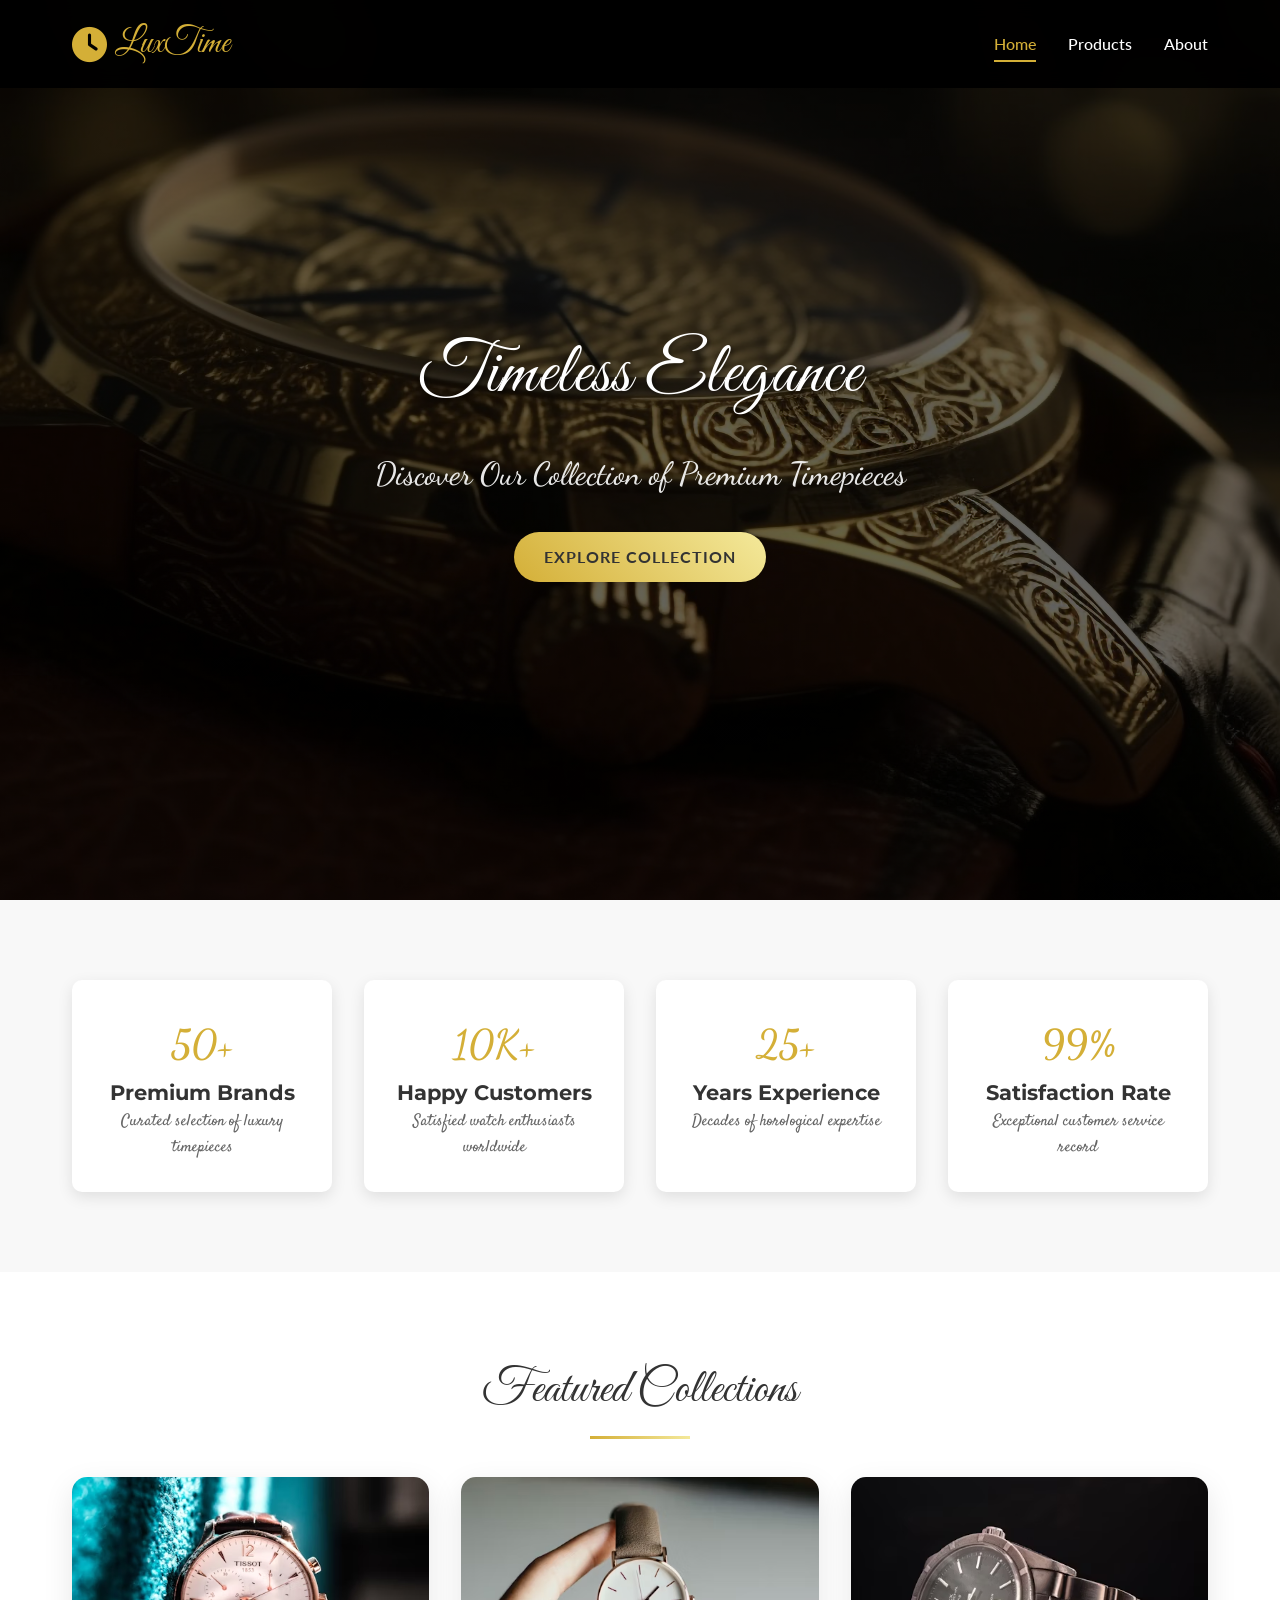
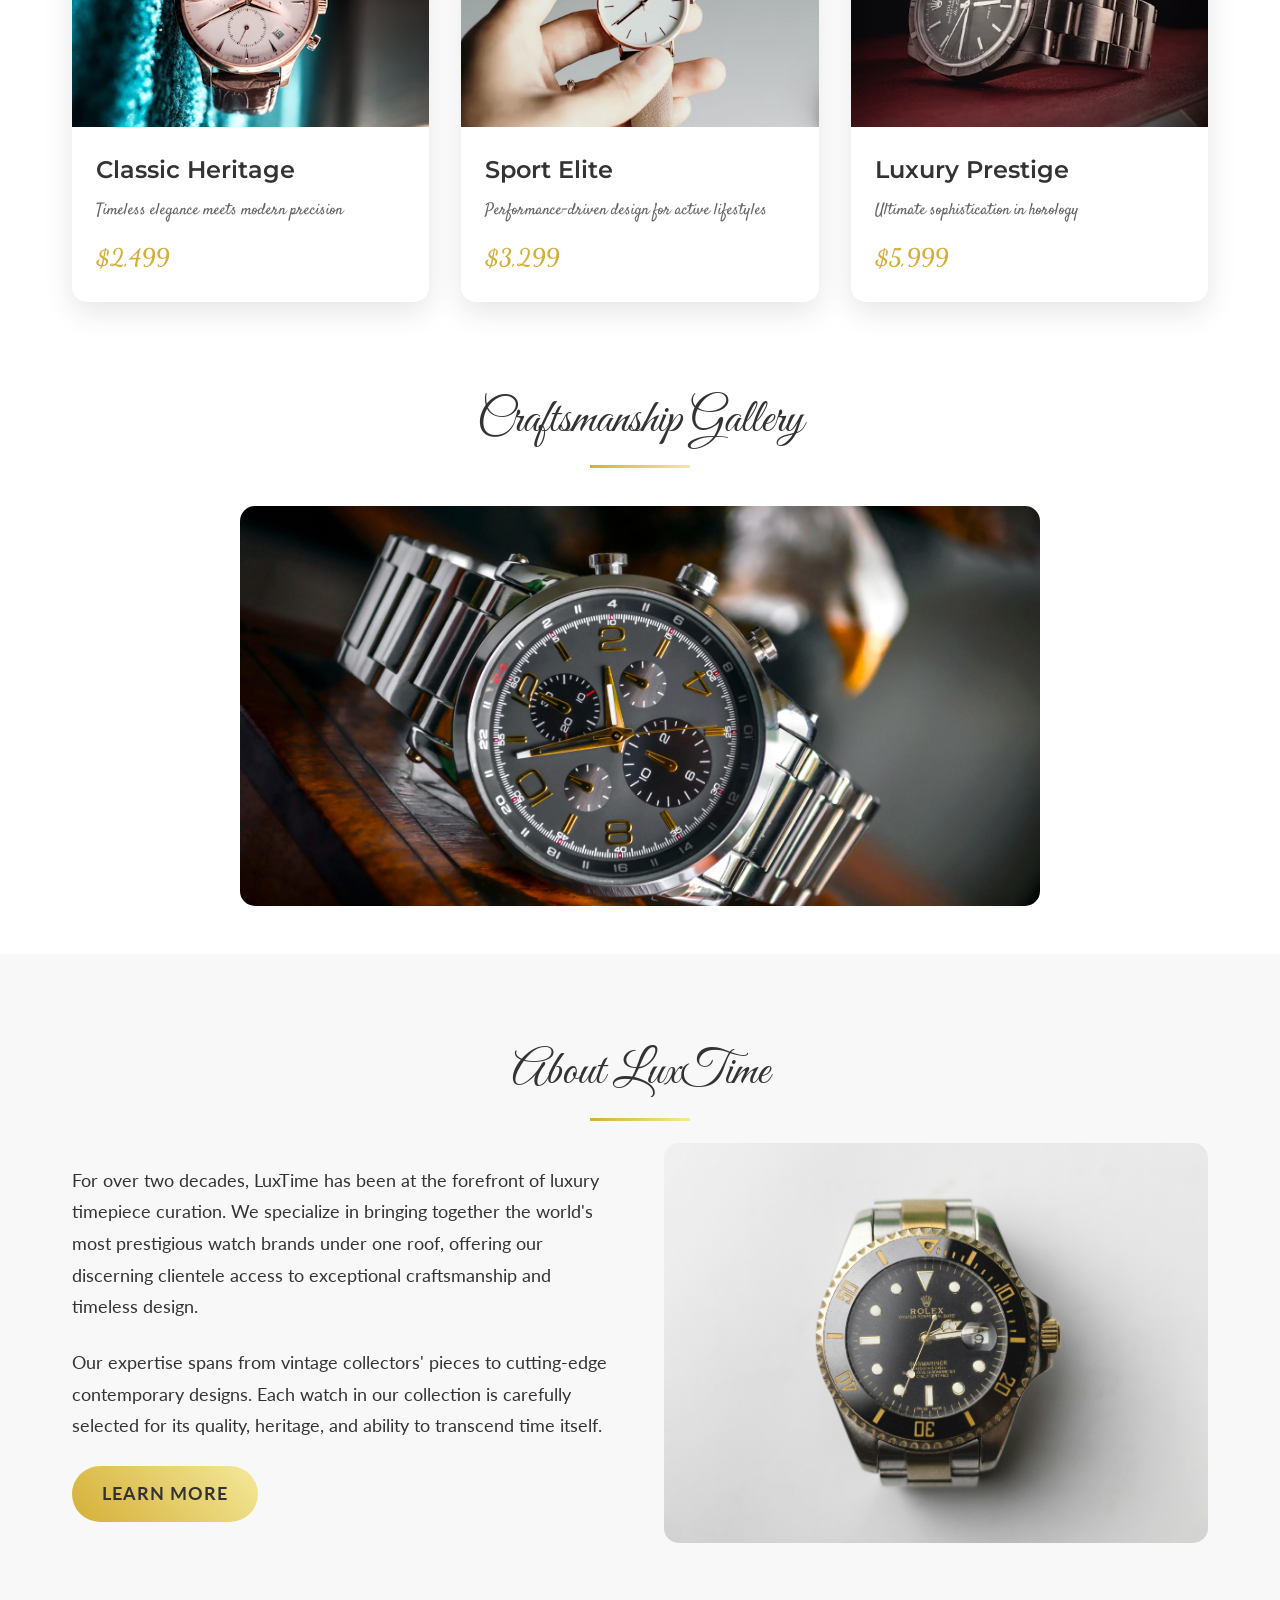
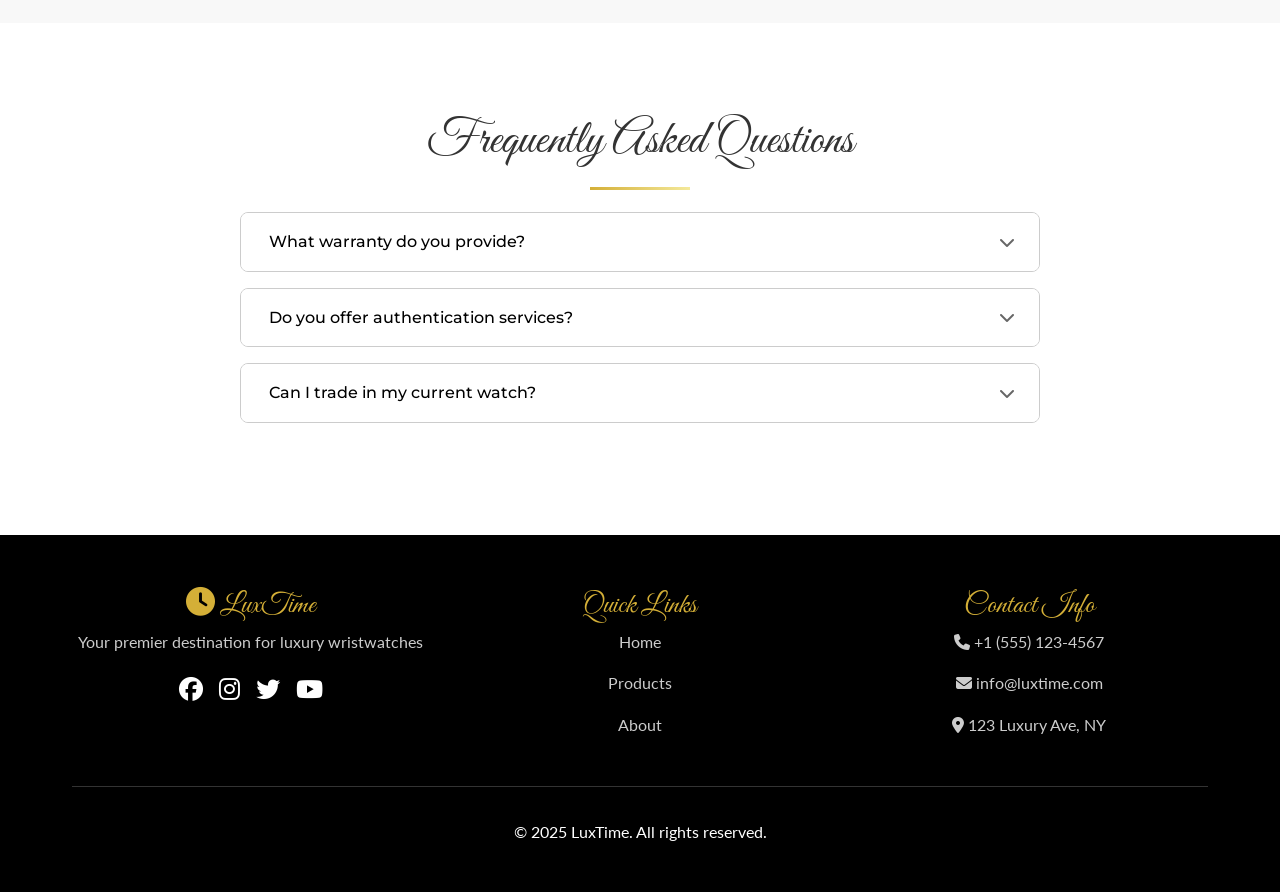
==== index.html @ 67fd6ce0 "first commit" ====
<!DOCTYPE html>
<html lang="en">
<head>
    <meta charset="UTF-8">
    <meta name="viewport" content="width=device-width, initial-scale=1.0">
    <title>LuxTime - Premium Wristwatches</title>
    <!-- Google Fonts -->
    <!-- <link rel="stylesheet" href="https://fonts.googleapis.com">
    <link rel="stylesheet" href="https://fonts.gstatic.com" crossorigin> -->
    <link href="https://fonts.googleapis.com/css2?family=Montserrat:wght@400;500;600;700&family=Lato:wght@300;400;700&family=Raleway:wght@400;500;600&family=Dancing+Script:wght@400;500;600;700&family=Great+Vibes&family=Satisfy&display=swap" rel="stylesheet">
    <link rel="stylesheet" href="css/home.css">
    <link rel="stylesheet" href="./css/style.css">
    
    <link rel="stylesheet" href="https://cdnjs.cloudflare.com/ajax/libs/font-awesome/6.4.0/css/all.min.css">

</head>
<body>
    <!-- Navigation -->
    <nav class="navbar">
        <div class="nav-container">
            <a href="#" class="logo"><i class="fas fa-clock"></i> LuxTime</a>
            <input type="checkbox" id="menu-toggle" class="menu-toggle">
            <label for="menu-toggle" class="hamburger">
                <span></span>
                <span></span>
                <span></span>
            </label>
            <ul class="nav-menu">
                <li><a href="./index.html" class="nav-link active">Home</a></li>
                <li><a href="./product.html" class="nav-link">Products</a></li>
                <li><a href="./about.html" class="nav-link">About</a></li>
            </ul>
        </div>
    </nav>

    <!-- Hero Section -->
    <section class="hero">
        <div class="hero-content">
            <h1>Timeless Elegance</h1>
            <p>Discover Our Collection of Premium Timepieces</p>
            <a href="./product.html" class="btn">Explore Collection</a>
        </div>
    </section>

    <!-- Stats Section -->
    <section class="stats">
        <div class="container">
            <div class="stats-grid">
                <div class="stat-item">
                    <div class="stat-number">50+</div>
                    <h3>Premium Brands</h3>
                    <p>Curated selection of luxury timepieces</p>
                </div>
                <div class="stat-item">
                    <div class="stat-number">10K+</div>
                    <h3>Happy Customers</h3>
                    <p>Satisfied watch enthusiasts worldwide</p>
                </div>
                <div class="stat-item">
                    <div class="stat-number">25+</div>
                    <h3>Years Experience</h3>
                    <p>Decades of horological expertise</p>
                </div>
                <div class="stat-item">
                    <div class="stat-number">99%</div>
                    <h3>Satisfaction Rate</h3>
                    <p>Exceptional customer service record</p>
                </div>
            </div>
        </div>
    </section>

<!-- Featured Products Section -->
<section class="featured" id="featured">
    <div class="container">
        <h2 class="section-title">Featured Collections</h2>
        <div class="product-grid">
            <div class="product-card">
                <div class="product-image classic-heritage"></div>
                <div class="product-info">
                    <h3>Classic Heritage</h3>
                    <p>Timeless elegance meets modern precision</p>
                    <div class="product-price">$2,499</div>
                </div>
            </div>
            <div class="product-card">
                <div class="product-image sport-elite"></div>
                <div class="product-info">
                    <h3>Sport Elite</h3>
                    <p>Performance-driven design for active lifestyles</p>
                    <div class="product-price">$3,299</div>
                </div>
            </div>
            <div class="product-card">
                <div class="product-image luxury-prestige"></div>
                <div class="product-info">
                    <h3>Luxury Prestige</h3>
                    <p>Ultimate sophistication in horology</p>
                    <div class="product-price">$5,999</div>
                </div>
            </div>
        </div>
    </div>
</section>


    <!-- Carousel Section -->
<section class="section">
    <div class="container">
        <h2 class="section-title">Craftsmanship Gallery</h2>
        <div class="carousel">
            <div class="carousel-slides">
                <div class="carousel-slide slide-1"></div>
                <div class="carousel-slide slide-2"></div>
                <div class="carousel-slide slide-3"></div>
                <div class="carousel-slide slide-4"></div>
            </div>
        </div>
    </div>
</section>

    <!-- About Section -->
    <section class="about">
        <div class="container">
            <h2 class="section-title">About LuxTime</h2>
            <div class="about-content">
                <div class="about-text">
                    <p>For over two decades, LuxTime has been at the forefront of luxury timepiece curation. We specialize in bringing together the world's most prestigious watch brands under one roof, offering our discerning clientele access to exceptional craftsmanship and timeless design.</p>
                    <p>Our expertise spans from vintage collectors' pieces to cutting-edge contemporary designs. Each watch in our collection is carefully selected for its quality, heritage, and ability to transcend time itself.</p>
                    <a href="./about.html" class="btn">Learn More</a>
                </div>
                <div class="about-image"></div>
            </div>
        </div>
    </section>

    <!-- FAQ Section -->
 <section class="faq">
        <div class="container">
            <h2 class="section-title">Frequently Asked Questions</h2>
            <div class="accordion">
                <div class="accordion-item">
                    <div class="accordion-header">
                        <h3>What warranty do you provide?</h3>
                        <i class="fas fa-chevron-down accordion-icon"></i>
                    </div>
                    <div class="accordion-content">
                        <p>All our timepieces come with comprehensive manufacturer warranties ranging from 2-5 years, plus our exclusive LuxTime service guarantee.</p>
                    </div>
                </div>
                
                <div class="accordion-item">
                    <div class="accordion-header">
                        <h3>Do you offer authentication services?</h3>
                        <i class="fas fa-chevron-down accordion-icon"></i>
                    </div>
                    <div class="accordion-content">
                        <p>Yes, every watch undergoes rigorous authentication by our certified horologists before reaching our showroom.</p>
                    </div>
                </div>
                
                <div class="accordion-item">
                    <div class="accordion-header">
                        <h3>Can I trade in my current watch?</h3>
                        <i class="fas fa-chevron-down accordion-icon"></i>
                    </div>
                    <div class="accordion-content">
                        <p>Absolutely! We offer competitive trade-in values for luxury timepieces. Contact us for a free appraisal.</p>
                    </div>
                </div>
            </div>
        </div>
    </section>

    <!-- Footer -->
    <footer class="footer">
        <div class="container">
            <div class="footer-content">
                <div class="footer-section">
                    <h3><i class="fas fa-clock"></i> LuxTime</h3>
                    <p>Your premier destination for luxury wristwatches</p>
                    <div class="social-icons">
                        <a href="#"><i class="fab fa-facebook"></i></a>
                        <a href="#"><i class="fab fa-instagram"></i></a>
                        <a href="#"><i class="fab fa-twitter"></i></a>
                        <a href="#"><i class="fab fa-youtube"></i></a>
                    </div>
                </div>
                <div class="footer-section">
                    <h3>Quick Links</h3>
                    <p><a href="#">Home</a></p>
                    <p><a href="products.html">Products</a></p>
                    <p><a href="about.html">About</a></p>
                </div>
                <div class="footer-section">
                    <h3>Contact Info</h3>
                    <p><i class="fas fa-phone"></i> +1 (555) 123-4567</p>
                    <p><i class="fas fa-envelope"></i> info@luxtime.com</p>
                    <p><i class="fas fa-map-marker-alt"></i> 123 Luxury Ave, NY</p>
                </div>
            </div>
            <div style="border-top: 1px solid #333; padding-top: 2rem; margin-top: 2rem; text-align: center;">
                <p>&copy; 2025 LuxTime. All rights reserved.</p>
            </div>
        </div>
    </footer>
    
    <script src="https://cdnjs.cloudflare.com/ajax/libs/jquery/3.6.0/jquery.min.js"></script>
    <script src="./js/script.js">
    </script>
</body>
</html>
---- css/home.css ----
/* home.css - Home Page Specific Styles */
.hero {
    height: 100vh;
    background: linear-gradient(rgba(0, 0, 0, 0.6), rgba(0, 0, 0, 0.6)),
                url('../images/home/banner.jpg') center/cover;
    display: flex;
    align-items: center;
    justify-content: center;
    text-align: center;
    color: white;
    position: relative;
}


.hero-content p {
    font-size: 1.5rem;
    margin-bottom: 2rem;
    max-width: 600px;
}
/* Hero Section */
.hero-content h1 {
    font-family: var(--font-elegant);
    font-size: 4.5rem;
    font-weight: 400;
    margin-bottom: 1rem;
    text-shadow: 2px 2px 4px rgba(0, 0, 0, 0.5);
    letter-spacing: 1px;
}

.hero-content p {
    font-family: var(--font-script);
    font-size: 2rem;
    font-weight: 500;
    opacity: 0.9;
}

/* Stats Section */
.stat-number {
    font-family: var(--font-script);
    font-size: 2.5rem;
    font-weight: 600;
    color: var(--color-gold);
}

.stat-item h3 {
    font-size: 1.3rem;
    font-family: var(--font-primary);
}

.stat-item p {
    font-size: 1rem;
    color: var(--color-secondary-text);
    font-family: var(--font-casual);
}

/* Product Section */
.product-info h3 {
    font-size: 1.5rem;
    font-family: var(--font-primary);
    font-weight: 600;
}

.product-info p {
    font-size: 1rem;
    color: var(--color-secondary-text);
    font-family: var(--font-casual);
}

.product-price {
    font-size: 1.4rem;
    font-family: var(--font-script);
    font-weight: 600;
    color: var(--color-gold);
}

/* About Section */
.about-text p {
    font-size: 1.1rem;
    line-height: 1.8;
    font-family: var(--font-secondary);
    margin-bottom: 1.5rem;
}

/* Accordion */
.accordion-header h3 {
    font-size: 1.2rem;
    font-weight: 500;
    font-family: var(--font-primary);
}

.accordion-content p {
    font-size: 1.1rem;
    line-height: 1.6;
    font-family: var(--font-casual);
}

/* Buttons */
.btn {
    display: inline-block;
    padding: 12px 30px;
    background: linear-gradient(45deg, var(--color-gold), #f4e99b);
    color: var(--color-text);
    text-decoration: none;
    border-radius: 50px;
    font-weight: bold;
    text-transform: uppercase;
    letter-spacing: 1px;
    transition: all 0.3s ease;
}


/* Stats Section */
.stats {
    background: #f8f8f8;
    padding: 5rem 0;
}

.stats-grid {
    display: grid;
    grid-template-columns: repeat(auto-fit, minmax(200px, 1fr));
    gap: 2rem;
    text-align: center;
}

.stat-item {
    padding: 2rem;
    background: white;
    border-radius: 10px;
    box-shadow: 0 5px 15px rgba(0, 0, 0, 0.1);
    transition: transform 0.3s ease;
}

.stat-item:hover {
    transform: translateY(-10px);
}

/* Featured Products */
.featured {
    padding: 5rem 0;
}

.product-grid {
    display: grid;
    grid-template-columns: repeat(auto-fit, minmax(300px, 1fr));
    gap: 2rem;
    margin-top: 3rem;
}

.product-card {
    background: white;
    border-radius: 15px;
    overflow: hidden;
    box-shadow: 0 10px 30px rgba(0, 0, 0, 0.1);
    transition: all 0.3s ease;
    position: relative;
}

.product-card:hover {
    transform: translateY(-10px);
    box-shadow: 0 20px 40px rgba(0, 0, 0, 0.2);
}

.product-image {
    height: 250px;
    background-size: cover;
    background-position: center;
    position: relative;
    overflow: hidden;
}

.product-info {
    padding: 1.5rem;
}

.product-info h3 {
    color: #333;
    margin-bottom: 0.5rem;
}

.product-price {
    font-size: 1.5rem;
    font-weight: bold;
    color: #d4af37;
    margin-top: 1rem;
}
.product-image.classic-heritage {
    background-image: url('../images/home/featured-product1.avif');
}

.product-image.sport-elite {
    background-image: url('../images/home/featured-product2.avif');
}

.product-image.luxury-prestige {
    background-image: url('../images/home/featured-product3.avif');
}


/* Carousel */
.carousel {
    position: relative;
    max-width: 800px;
    margin: 3rem auto;
    overflow: hidden;
    border-radius: 15px;
    height: 400px;
}

.carousel-slides {
    display: flex;
    animation: slide 12s infinite;
}

.carousel-slide {
    min-width: 100%;
    height: 400px;
    background-size: cover;
    background-position: center;
}
/* 
@keyframes slide {
    0%, 20% { transform: translateX(0); }
    25%, 45% { transform: translateX(-100%); }
    50%, 70% { transform: translateX(-200%); }
    75%, 95% { transform: translateX(-300%); }
    100% { transform: translateX(0); }
} */
.carousel-slide.slide-1 {
    background-image: url('../images/home/carousel1.jpg');
}

.carousel-slide.slide-2 {
    background-image: url('../images/home/carousel2.jpg');
}

.carousel-slide.slide-3 {
    background-image: url('../images/home/carousel3.jpg');
}

.carousel-slide.slide-4 {
    background-image: url('../images/home/carousel4.jpg');
}


/* About Section */
.about {
    background: #f8f8f8;
    padding: 5rem 0;
}

.about-content {
    display: grid;
    grid-template-columns: 1fr 1fr;
    gap: 3rem;
    align-items: center;
}

.about-text {
    font-size: 1.1rem;
    line-height: 1.8;
}

.about-image {
    height: 400px;
    background: url('../images/home/about-lux-time.jpg') center/cover;
    border-radius: 15px;
}

/* FAQ Accordion */
       .faq {
            padding: 5rem 0;
        }

        .accordion {
            max-width: 800px;
            margin: 2rem auto;
            font-family: var(--font-secondary, 'Lato', sans-serif);
            color: var(--color-text);
        }

        .accordion-item {
            border: 1px solid var(--color-muted);
            border-radius: 8px;
            margin-bottom: 1rem;
            background-color: var(--color-light);
            overflow: hidden;
        }



        .accordion-header {
            display: flex;
            justify-content: space-between;
            align-items: center;
            padding: 1rem 1.5rem;
            background: var(--color-light);
            cursor: pointer;
            border-left: 4px solid transparent;
            transition: background 0.3s ease;
        }

        .accordion-header:hover {
            background: var(--color-muted);
            border-left-color: var(--color-gold);
        }

        .accordion-header h3 {
            margin: 0;
            font-size: 1rem;
            color: var(--color-dark);
        }

        .accordion-icon {
            font-size: 1rem;
            color: var(--color-secondary-text);
            transition: all 0.3s ease;
        }

        .accordion-content {
            display: none;
            padding: 1rem 1.5rem;
            font-size: 0.95rem;
            color: var(--color-secondary-text);
            background-color: var(--color-light);
        }


/* Media Queries */
@media (max-width: 768px) {
    .hero-content h1 {
        font-size: 2.5rem;
    }

    .hero-content p {
        font-size: 1.2rem;
    }

    .about-content {
        grid-template-columns: 1fr;
    }

    .carousel {
        height: 250px;
    }

    .carousel-slide {
        height: 250px;
    }
}
---- css/style.css ----
/* Reset */
* {
    margin: 0;
    padding: 0;
    box-sizing: border-box;
}

/* Variables */
:root {
    --font-primary: 'Montserrat', sans-serif;
    --font-secondary: 'Lato', sans-serif;
    /* --font-accent: 'Raleway', sans-serif; */
    --font-script: 'Dancing Script', cursive;
    --font-elegant: 'Great Vibes', cursive;
    --font-casual: 'Satisfy', cursive;

    --color-gold: #d4af37;
    --color-dark: #000;
    --color-light: #fff;
    --color-text: #333;
    --color-muted: #ccc;
    --color-secondary-text: #666;
}

/* Global Styles */
body {
    font-family: var(--font-secondary);
    color: var(--color-text);
    line-height: 1.6;
    overflow-x: hidden;
}

/* Typography */
/* h1, h2, h3, h4, h5, h6 {
    font-weight: 600;
    letter-spacing: 0.5px;
} */

.section-title {
    font-family: var(--font-elegant);
    font-size: 3rem;
    font-weight: 400;
    color: var(--color-text);
    text-align: center;
    margin-bottom: 2rem;
    position: relative;
}

.section-title::after {
    content: '';
    position: absolute;
    bottom: -10px;
    left: 50%;
    transform: translateX(-50%);
    width: 100px;
    height: 3px;
    background: linear-gradient(90deg, var(--color-gold), #f4e99b);
}

/* Containers */
.container {
    max-width: 1200px;
    margin: 0 auto;
    padding: 0 2rem;
}

/* Navbar container */
.navbar {
    position: fixed;
    top: 0;
    width: 100%;
    background: rgba(0, 0, 0, 0.95);
    backdrop-filter: blur(10px);
    z-index: 1000;
    padding: 1rem 0;
    transition: all 0.3s ease;
}

.nav-container {
    max-width: 1200px;
    margin: 0 auto;
    padding: 0 2rem;
    display: flex;
    justify-content: space-between;
    align-items: center;
}

/* Logo */
.logo {
    font-family: var(--font-elegant);
    font-size: 2.2rem;
    font-weight: 400;
    color: var(--color-gold);
    text-decoration: none;
    display: flex;
    align-items: center;
    gap: 0.5rem;
}

.logo i {
    color: var(--color-gold);
}

/* Nav Menu */
.nav-menu {
    list-style: none;
    display: flex;
    gap: 2rem;
    margin: 0;
    padding: 0;
}

/* Nav Links */
.nav-link {
    color: var(--color-light);
    text-decoration: none;
    font-weight: 500;
    position: relative;
    transition: color 0.3s ease;
    padding: 0.25rem 0;
}

.nav-link:hover,
.nav-link.active {
    color: var(--color-gold);
}

.nav-link::after,
.nav-link.active::after {
    content: '';
    position: absolute;
    bottom: -5px;
    left: 0;
    width: 0;
    height: 2px;
    background: var(--color-gold);
    transition: width 0.3s ease;
}

.nav-link:hover::after,
.nav-link.active::after {
    width: 100%;
}

/* Hamburger - hidden on desktop */
.menu-toggle {
    display: none;
}

.hamburger {
    display: none;
    flex-direction: column;
    gap: 5px;
    cursor: pointer;
}

.hamburger span {
    width: 25px;
    height: 3px;
    background: var(--color-light);
    border-radius: 2px;
    transition: background 0.3s ease;
}


/* Hamburger Menu */
.hamburger {
    display: none;
    flex-direction: column;
    cursor: pointer;
    width: 30px;
    height: 20px;
    justify-content: space-between;
}

.hamburger span {
    width: 100%;
    height: 3px;
    background: var(--color-light);
    transition: all 0.3s ease;
}

.menu-toggle {
    display: none;
}

.menu-toggle:checked ~ .nav-menu {
    transform: translateX(0);
}

.menu-toggle:checked ~ .hamburger span:nth-child(1) {
    transform: rotate(45deg) translate(5px, 5px);
}

.menu-toggle:checked ~ .hamburger span:nth-child(2) {
    opacity: 0;
}

.menu-toggle:checked ~ .hamburger span:nth-child(3) {
    transform: rotate(-45deg) translate(7px, -6px);
}

.btn:hover {
    transform: translateY(-3px);
    box-shadow: 0 10px 30px rgba(212, 175, 55, 0.4);
}

/* Footer */
.footer {
    background: var(--color-dark);
    color: var(--color-light);
    text-align: center;
    padding: 3rem 0;
}

.footer-content {
    display: grid;
    grid-template-columns: repeat(auto-fit, minmax(250px, 1fr));
    gap: 2rem;
    margin-bottom: 2rem;
}

.footer-section h3 {
    font-size: 1.8rem;
    font-family: var(--font-elegant);
    font-weight: 400;
    color: var(--color-gold);
}

.footer-section p,
.footer-section a {
    color: var(--color-muted);
    font-family: var(--font-secondary);
    margin-bottom: 1rem;
    text-decoration: none;
    transition: color 0.3s ease;
}

.footer-section a:hover {
    color: var(--color-gold);
}

.social-icons {
    display: flex;
    justify-content: center;
    gap: 1rem;
    margin-top: 1rem;
}

.social-icons a {
    color: var(--color-light);
    font-size: 1.5rem;
    transition: color 0.3s ease;
}

.social-icons a:hover {
    color: var(--color-gold);
}

.footer-bottom {
    border-top: 1px solid #333;
    padding-top: 2rem;
    margin-top: 2rem;
    text-align: center;
}

.footer-bottom p {
    color: var(--color-muted);
}

/*======================
  MEDIA QUERIES
=======================*/

/* Small Devices - Tablets (≤ 768px) */
@media (max-width: 768px) {
    .nav-menu {
        flex-direction: column;
        position: absolute;
        top: 100%;
        left: 0;
        width: 100%;
        background: rgba(0, 0, 0, 0.95);
        transform: translateX(-100%);
        transition: transform 0.3s ease;
    }
     /* Show menu when checked */
    .menu-toggle:checked ~ .nav-menu {
        max-height: 300px;
    }

    .nav-menu li {
        border-bottom: 1px solid var(--color-gold);
    }

    .nav-menu li:last-child {
        border-bottom: none;
    }

    .nav-link {
        padding: 1rem 2rem;
        width: 100%;
    }

    /* Show hamburger */
    .hamburger {
        display: flex;
    }

    .menu-toggle:checked ~ .nav-menu {
        transform: translateX(0);
    }

    .hamburger {
        display: flex;
    }
    .section-title {
        font-size: 2.2rem;
    }

    .stat-number {
        font-size: 2rem;
    }

    .footer-content {
        grid-template-columns: 1fr;
        text-align: center;
    }

    .footer-section {
        padding: 1rem 0;
    }

    .btn {
        padding: 10px 24px;
        font-size: 0.9rem;
    }
}

/* Extra Small Devices - Phones (≤ 480px) */
@media (max-width: 480px) {

    .section-title {
        font-size: 1.8rem;
    }

    .nav-container {
        padding: 0 1rem;
    }

    .btn {
        padding: 8px 20px;
        font-size: 0.85rem;
    }

    .stat-number {
        font-size: 1.6rem;
    }

    .stat-item h3 {
        font-size: 1rem;
    }

    .footer-content {
        padding: 0 1rem;
    }
}
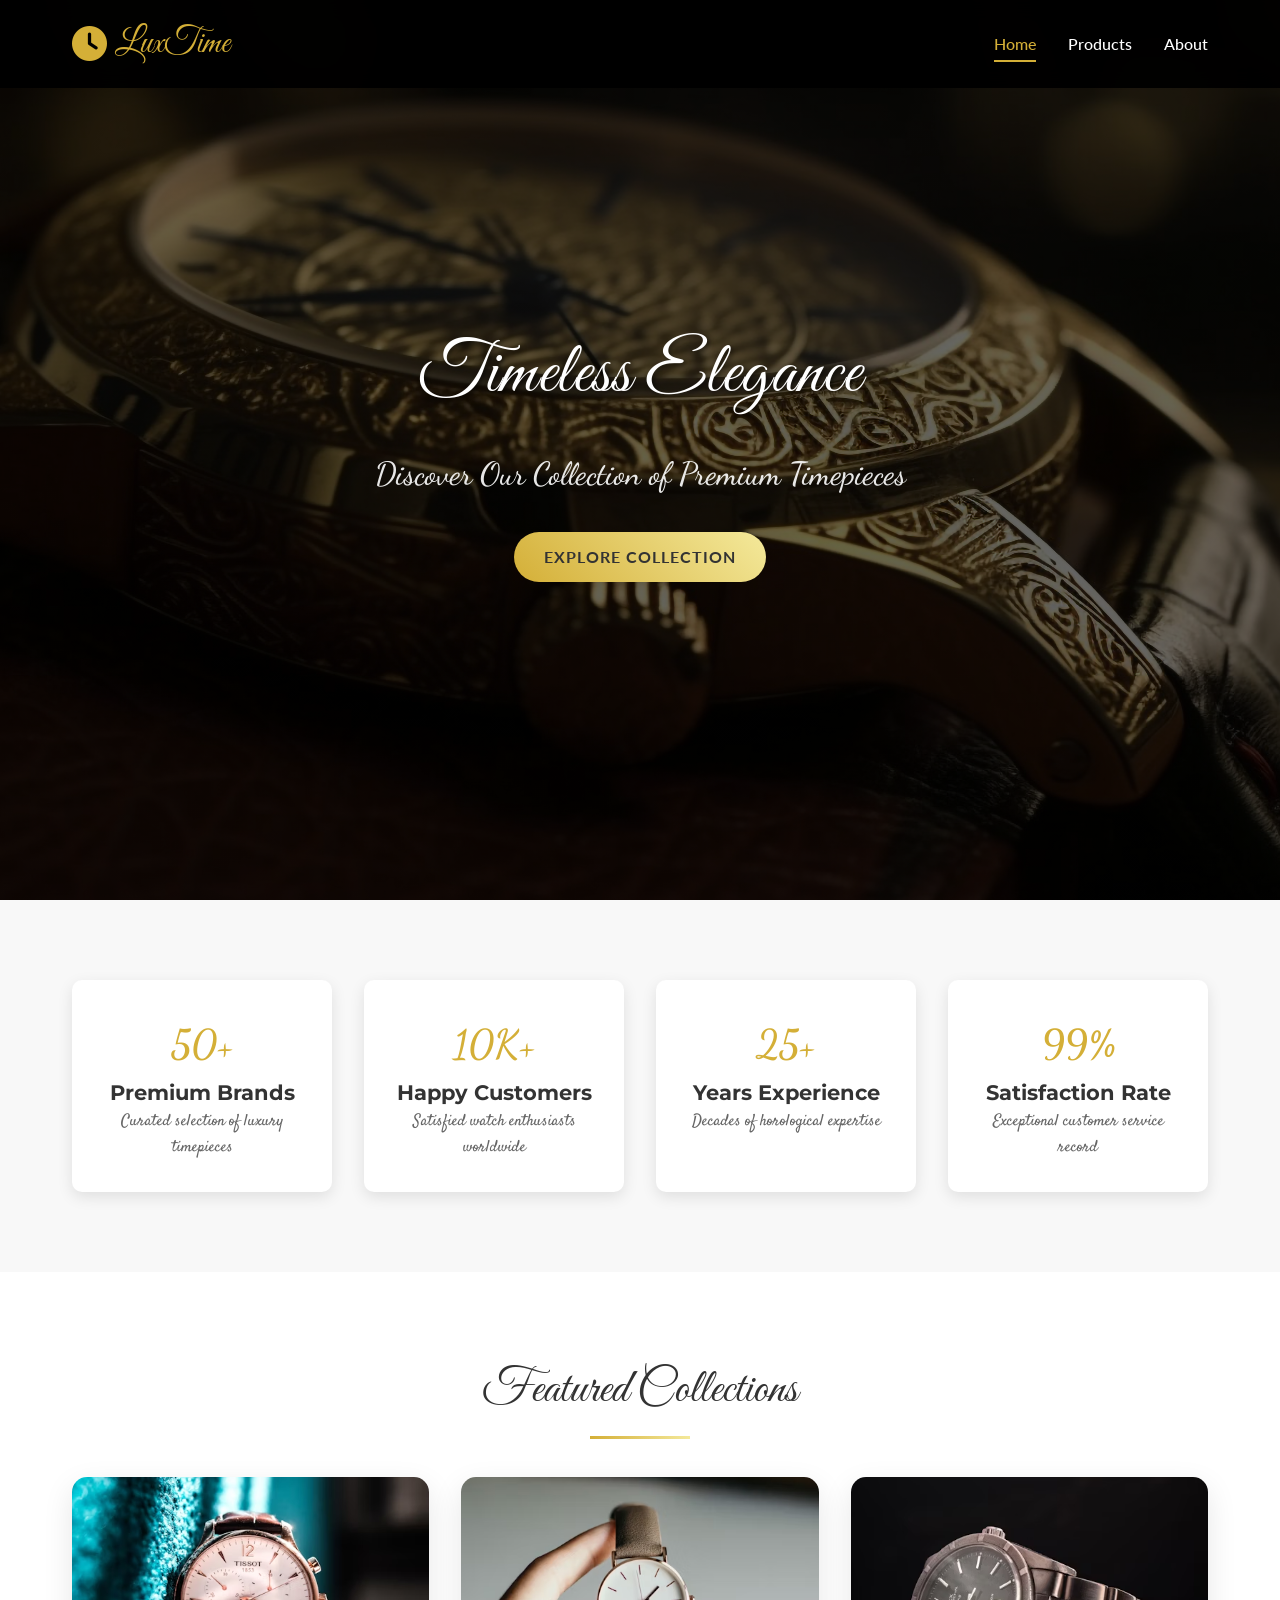
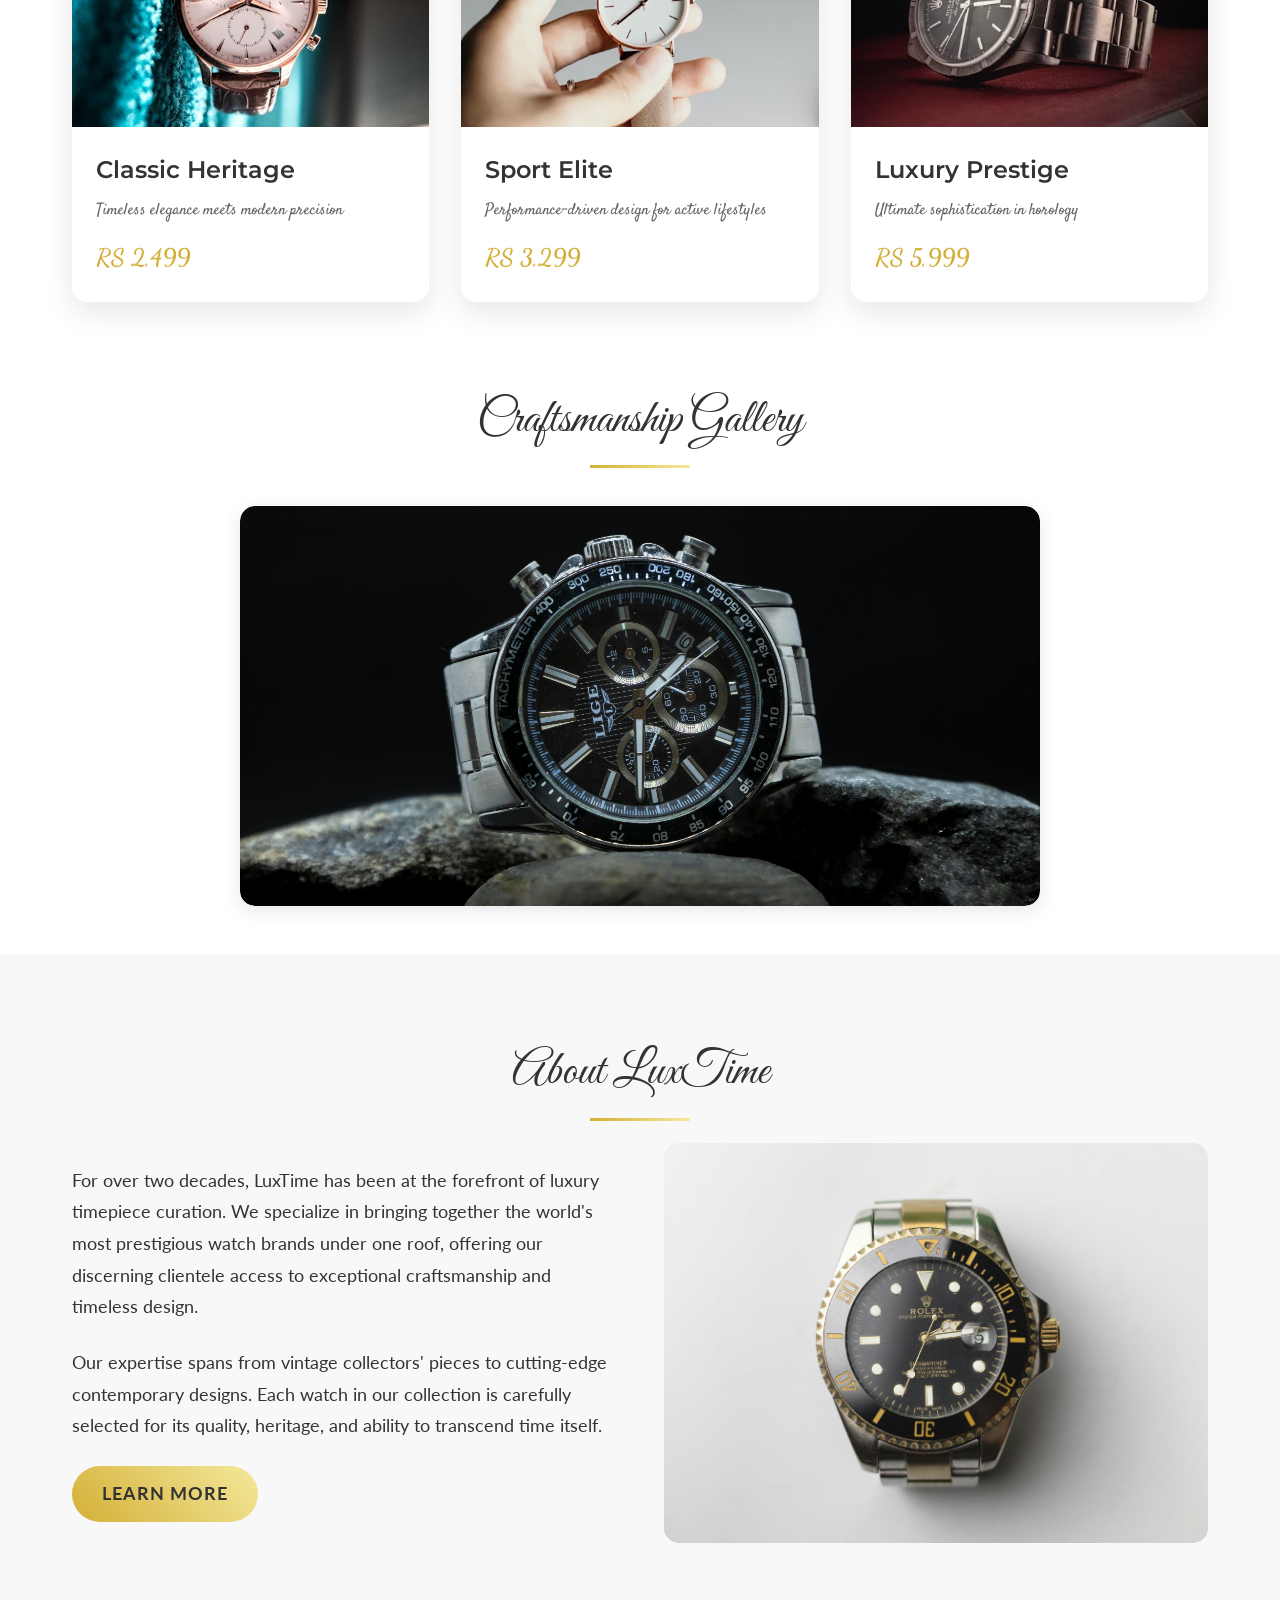
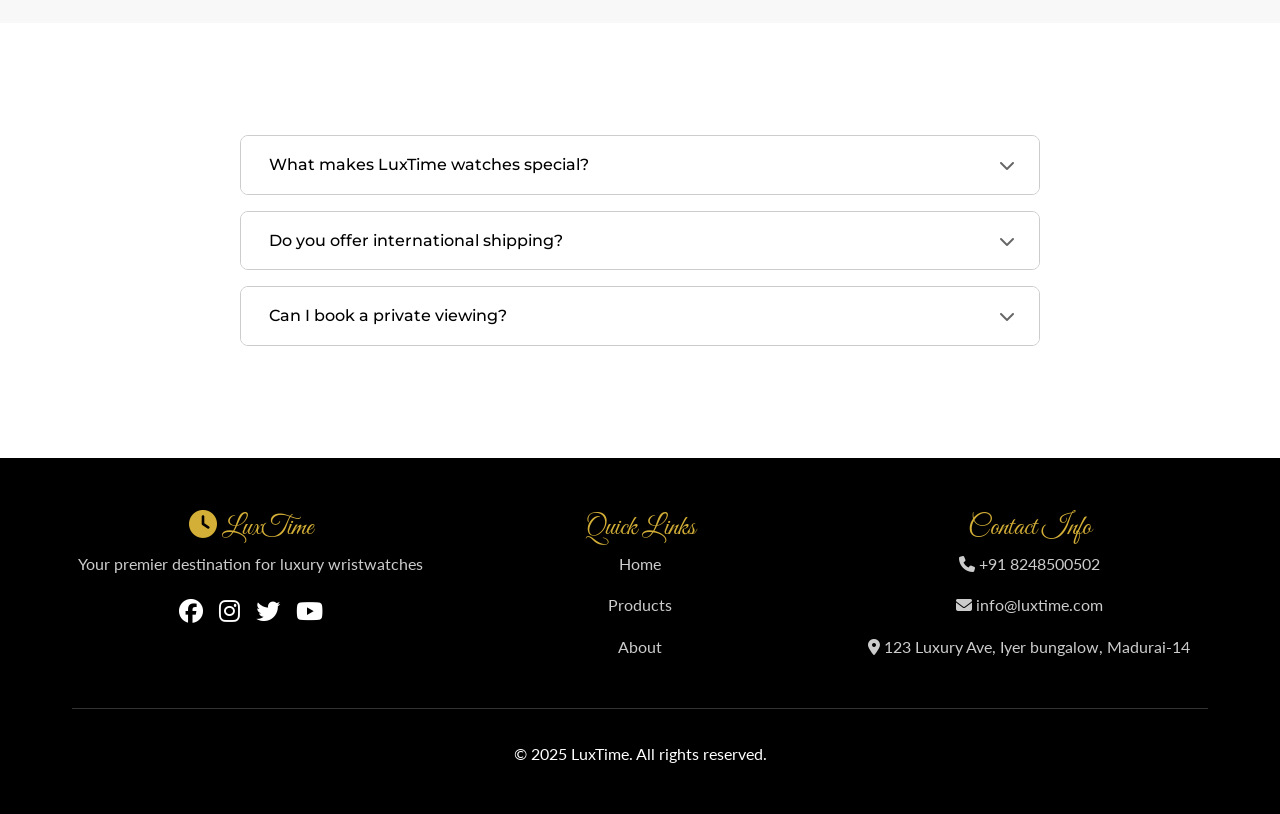
==== commit c60a5e7e: "version1" ====
--- a/index.html
+++ b/index.html
@@ -1,13 +1,12 @@
+
 <!DOCTYPE html>
 <html lang="en">
 <head>
     <meta charset="UTF-8">
     <meta name="viewport" content="width=device-width, initial-scale=1.0">
     <title>LuxTime - Premium Wristwatches</title>
-    <!-- Google Fonts -->
-    <!-- <link rel="stylesheet" href="https://fonts.googleapis.com">
-    <link rel="stylesheet" href="https://fonts.gstatic.com" crossorigin> -->
-    <link href="https://fonts.googleapis.com/css2?family=Montserrat:wght@400;500;600;700&family=Lato:wght@300;400;700&family=Raleway:wght@400;500;600&family=Dancing+Script:wght@400;500;600;700&family=Great+Vibes&family=Satisfy&display=swap" rel="stylesheet">
+   
+<link href="https://fonts.googleapis.com/css2?family=Montserrat:wght@400;500;600;700&family=Lato:wght@300;400;700&family=Raleway:wght@400;500;600&family=Dancing+Script:wght@400;500;600;700&family=Great+Vibes&family=Satisfy&display=swap" rel="stylesheet">
     <link rel="stylesheet" href="css/home.css">
     <link rel="stylesheet" href="./css/style.css">
     
@@ -15,6 +14,20 @@
 
 </head>
 <body>
+
+  <section class="modal">
+    <div class="popup">
+        <img src="./images/home/modal.jpg" alt="LuxTime Popup Image">
+        <button id="close-popup">X</button>     
+    </div>
+  </section>
+
+<section>
+  <div id="toast" class="toast">Welcome user!</div>
+</section>
+
+
+
     <!-- Navigation -->
     <nav class="navbar">
         <div class="nav-container">
@@ -75,30 +88,36 @@
     <div class="container">
         <h2 class="section-title">Featured Collections</h2>
         <div class="product-grid">
-            <div class="product-card">
+          <a href="./product.html">
+              <div class="product-card">
                 <div class="product-image classic-heritage"></div>
                 <div class="product-info">
                     <h3>Classic Heritage</h3>
                     <p>Timeless elegance meets modern precision</p>
-                    <div class="product-price">$2,499</div>
-                </div>
-            </div>
-            <div class="product-card">
+                    <div class="product-price">RS 2,499</div>
+                </div>
+            </div>
+          </a>
+            <a href="./index.html">
+                <div class="product-card">
                 <div class="product-image sport-elite"></div>
                 <div class="product-info">
                     <h3>Sport Elite</h3>
                     <p>Performance-driven design for active lifestyles</p>
-                    <div class="product-price">$3,299</div>
-                </div>
-            </div>
-            <div class="product-card">
+                    <div class="product-price">RS 3,299</div>
+                </div>
+            </div>
+            </a>
+          <a href="./index.html">
+              <div class="product-card">
                 <div class="product-image luxury-prestige"></div>
                 <div class="product-info">
                     <h3>Luxury Prestige</h3>
                     <p>Ultimate sophistication in horology</p>
-                    <div class="product-price">$5,999</div>
-                </div>
-            </div>
+                    <div class="product-price">RS 5,999</div>
+                </div>
+            </div>
+          </a>
         </div>
     </div>
 </section>
@@ -136,41 +155,39 @@
 
     <!-- FAQ Section -->
  <section class="faq">
-        <div class="container">
-            <h2 class="section-title">Frequently Asked Questions</h2>
-            <div class="accordion">
-                <div class="accordion-item">
-                    <div class="accordion-header">
-                        <h3>What warranty do you provide?</h3>
-                        <i class="fas fa-chevron-down accordion-icon"></i>
-                    </div>
-                    <div class="accordion-content">
-                        <p>All our timepieces come with comprehensive manufacturer warranties ranging from 2-5 years, plus our exclusive LuxTime service guarantee.</p>
-                    </div>
-                </div>
-                
-                <div class="accordion-item">
-                    <div class="accordion-header">
-                        <h3>Do you offer authentication services?</h3>
-                        <i class="fas fa-chevron-down accordion-icon"></i>
-                    </div>
-                    <div class="accordion-content">
-                        <p>Yes, every watch undergoes rigorous authentication by our certified horologists before reaching our showroom.</p>
-                    </div>
-                </div>
-                
-                <div class="accordion-item">
-                    <div class="accordion-header">
-                        <h3>Can I trade in my current watch?</h3>
-                        <i class="fas fa-chevron-down accordion-icon"></i>
-                    </div>
-                    <div class="accordion-content">
-                        <p>Absolutely! We offer competitive trade-in values for luxury timepieces. Contact us for a free appraisal.</p>
-                    </div>
-                </div>
-            </div>
-        </div>
-    </section>
+  <div class="accordion">
+    <div class="accordion-item">
+      <div class="accordion-header">
+        <h3>What makes LuxTime watches special?</h3>
+        <span class="accordion-icon"><i class="fas fa-chevron-down"></i></span>
+      </div>
+      <div class="accordion-content">
+        <p>LuxTime watches are handcrafted with precision using the finest materials, blending timeless design with modern engineering.</p>
+      </div>
+    </div>
+
+    <div class="accordion-item">
+      <div class="accordion-header">
+        <h3>Do you offer international shipping?</h3>
+        <span class="accordion-icon"><i class="fas fa-chevron-down"></i></span>
+      </div>
+      <div class="accordion-content">
+        <p>Yes, we ship our luxury timepieces worldwide with insured and trackable shipping partners.</p>
+      </div>
+    </div>
+
+    <div class="accordion-item">
+      <div class="accordion-header">
+        <h3>Can I book a private viewing?</h3>
+        <span class="accordion-icon"><i class="fas fa-chevron-down"></i></span>
+      </div>
+      <div class="accordion-content">
+        <p>Absolutely. Contact us to schedule a personal appointment at one of our flagship stores or with a concierge.</p>
+      </div>
+    </div>
+  </div>
+</section>
+
 
     <!-- Footer -->
     <footer class="footer">
@@ -180,23 +197,23 @@
                     <h3><i class="fas fa-clock"></i> LuxTime</h3>
                     <p>Your premier destination for luxury wristwatches</p>
                     <div class="social-icons">
-                        <a href="#"><i class="fab fa-facebook"></i></a>
-                        <a href="#"><i class="fab fa-instagram"></i></a>
-                        <a href="#"><i class="fab fa-twitter"></i></a>
-                        <a href="#"><i class="fab fa-youtube"></i></a>
+                        <a href="https://www.facebook.com/"><i class="fab fa-facebook"></i></a>
+                        <a href="https://www.instagram.com/"><i class="fab fa-instagram"></i></a>
+                        <a href="https://x.com/i/flow/login"><i class="fab fa-twitter"></i></a>
+                        <a href="https://www.youtube.com/"><i class="fab fa-youtube"></i></a>
                     </div>
                 </div>
                 <div class="footer-section">
                     <h3>Quick Links</h3>
-                    <p><a href="#">Home</a></p>
-                    <p><a href="products.html">Products</a></p>
-                    <p><a href="about.html">About</a></p>
+                    <p><a href="./index.html">Home</a></p>
+                    <p><a href="./product.html">Products</a></p>
+                    <p><a href="./about.html">About</a></p>
                 </div>
                 <div class="footer-section">
                     <h3>Contact Info</h3>
-                    <p><i class="fas fa-phone"></i> +1 (555) 123-4567</p>
+                    <p><i class="fas fa-phone"></i> +91 8248500502</p>
                     <p><i class="fas fa-envelope"></i> info@luxtime.com</p>
-                    <p><i class="fas fa-map-marker-alt"></i> 123 Luxury Ave, NY</p>
+                    <p><i class="fas fa-map-marker-alt"></i> 123 Luxury Ave, Iyer bungalow, Madurai-14</p>
                 </div>
             </div>
             <div style="border-top: 1px solid #333; padding-top: 2rem; margin-top: 2rem; text-align: center;">
@@ -210,3 +227,4 @@
     </script>
 </body>
 </html>
+
--- a/css/home.css
+++ b/css/home.css
@@ -11,90 +11,84 @@
     position: relative;
 }
 
-
 .hero-content p {
-    font-size: 1.5rem;
-    margin-bottom: 2rem;
+    font-size: 24px;
+    margin-bottom: 32px;
     max-width: 600px;
 }
-/* Hero Section */
+
 .hero-content h1 {
-    font-family: var(--font-elegant);
-    font-size: 4.5rem;
+    font-family: var(--font-elegant)!important;
+    font-size: 72px;
     font-weight: 400;
-    margin-bottom: 1rem;
+    margin-bottom: 16px;
     text-shadow: 2px 2px 4px rgba(0, 0, 0, 0.5);
     letter-spacing: 1px;
 }
 
 .hero-content p {
     font-family: var(--font-script);
-    font-size: 2rem;
+    font-size: 32px;
     font-weight: 500;
     opacity: 0.9;
 }
 
-/* Stats Section */
 .stat-number {
     font-family: var(--font-script);
-    font-size: 2.5rem;
+    font-size: 40px;
     font-weight: 600;
     color: var(--color-gold);
 }
 
 .stat-item h3 {
-    font-size: 1.3rem;
+    font-size: 20.8px;
     font-family: var(--font-primary);
 }
 
 .stat-item p {
-    font-size: 1rem;
+    font-size: 16px;
     color: var(--color-secondary-text);
     font-family: var(--font-casual);
 }
 
-/* Product Section */
 .product-info h3 {
-    font-size: 1.5rem;
+    font-size: 24px;
     font-family: var(--font-primary);
     font-weight: 600;
 }
 
 .product-info p {
-    font-size: 1rem;
+    font-size: 16px;
     color: var(--color-secondary-text);
     font-family: var(--font-casual);
 }
 
 .product-price {
-    font-size: 1.4rem;
+    font-size: 22.4px;
     font-family: var(--font-script);
     font-weight: 600;
     color: var(--color-gold);
 }
 
-/* About Section */
 .about-text p {
-    font-size: 1.1rem;
+    font-size: 17.6px;
     line-height: 1.8;
     font-family: var(--font-secondary);
-    margin-bottom: 1.5rem;
-}
-
-/* Accordion */
+    margin-bottom: 24px;
+}
+
 .accordion-header h3 {
-    font-size: 1.2rem;
+    font-size: 19.2px;
     font-weight: 500;
     font-family: var(--font-primary);
 }
 
 .accordion-content p {
-    font-size: 1.1rem;
+    font-size: 17.6px;
     line-height: 1.6;
     font-family: var(--font-casual);
 }
 
-/* Buttons */
 .btn {
     display: inline-block;
     padding: 12px 30px;
@@ -108,22 +102,20 @@
     transition: all 0.3s ease;
 }
 
-
-/* Stats Section */
 .stats {
     background: #f8f8f8;
-    padding: 5rem 0;
+    padding: 80px 0;
 }
 
 .stats-grid {
     display: grid;
     grid-template-columns: repeat(auto-fit, minmax(200px, 1fr));
-    gap: 2rem;
+    gap: 32px;
     text-align: center;
 }
 
 .stat-item {
-    padding: 2rem;
+    padding: 32px;
     background: white;
     border-radius: 10px;
     box-shadow: 0 5px 15px rgba(0, 0, 0, 0.1);
@@ -134,16 +126,15 @@
     transform: translateY(-10px);
 }
 
-/* Featured Products */
 .featured {
-    padding: 5rem 0;
+    padding: 80px 0;
 }
 
 .product-grid {
     display: grid;
     grid-template-columns: repeat(auto-fit, minmax(300px, 1fr));
-    gap: 2rem;
-    margin-top: 3rem;
+    gap: 32px;
+    margin-top: 48px;
 }
 
 .product-card {
@@ -169,20 +160,21 @@
 }
 
 .product-info {
-    padding: 1.5rem;
+    padding: 24px;
 }
 
 .product-info h3 {
     color: #333;
-    margin-bottom: 0.5rem;
+    margin-bottom: 8px;
 }
 
 .product-price {
-    font-size: 1.5rem;
+    font-size: 24px;
     font-weight: bold;
     color: #d4af37;
-    margin-top: 1rem;
-}
+    margin-top: 16px;
+}
+
 .product-image.classic-heritage {
     background-image: url('../images/home/featured-product1.avif');
 }
@@ -194,37 +186,45 @@
 .product-image.luxury-prestige {
     background-image: url('../images/home/featured-product3.avif');
 }
-
-
-/* Carousel */
+.featured .container .product-grid a{
+    text-decoration: none;
+ }
+
 .carousel {
     position: relative;
     max-width: 800px;
-    margin: 3rem auto;
-    overflow: hidden;
+    margin: 48px auto;
     border-radius: 15px;
     height: 400px;
+    overflow: hidden;
+    box-shadow: 0 4px 20px rgba(0, 0, 0, 0.1);
 }
 
 .carousel-slides {
-    display: flex;
-    animation: slide 12s infinite;
+    position: relative;
+    height: 100%;
 }
 
 .carousel-slide {
-    min-width: 100%;
-    height: 400px;
+    position: absolute;
+    top: 0;
+    left: 0;
+    width: 100%;
+    height: 100%;
     background-size: cover;
     background-position: center;
-}
-/* 
-@keyframes slide {
-    0%, 20% { transform: translateX(0); }
-    25%, 45% { transform: translateX(-100%); }
-    50%, 70% { transform: translateX(-200%); }
-    75%, 95% { transform: translateX(-300%); }
-    100% { transform: translateX(0); }
-} */
+    opacity: 0;
+    pointer-events: none;
+    transition: opacity 0.6s ease-in-out;
+    border-radius: 15px;
+}
+
+.carousel-slide.active {
+    opacity: 1;
+    pointer-events: auto;
+    z-index: 1;
+}
+
 .carousel-slide.slide-1 {
     background-image: url('../images/home/carousel1.jpg');
 }
@@ -241,22 +241,20 @@
     background-image: url('../images/home/carousel4.jpg');
 }
 
-
-/* About Section */
 .about {
     background: #f8f8f8;
-    padding: 5rem 0;
+    padding: 80px 0;
 }
 
 .about-content {
     display: grid;
     grid-template-columns: 1fr 1fr;
-    gap: 3rem;
+    gap: 48px;
     align-items: center;
 }
 
 .about-text {
-    font-size: 1.1rem;
+    font-size: 17.6px;
     line-height: 1.8;
 }
 
@@ -266,73 +264,82 @@
     border-radius: 15px;
 }
 
-/* FAQ Accordion */
-       .faq {
-            padding: 5rem 0;
-        }
-
-        .accordion {
-            max-width: 800px;
-            margin: 2rem auto;
-            font-family: var(--font-secondary, 'Lato', sans-serif);
-            color: var(--color-text);
-        }
-
-        .accordion-item {
-            border: 1px solid var(--color-muted);
-            border-radius: 8px;
-            margin-bottom: 1rem;
-            background-color: var(--color-light);
-            overflow: hidden;
-        }
-
-
-
-        .accordion-header {
-            display: flex;
-            justify-content: space-between;
-            align-items: center;
-            padding: 1rem 1.5rem;
-            background: var(--color-light);
-            cursor: pointer;
-            border-left: 4px solid transparent;
-            transition: background 0.3s ease;
-        }
-
-        .accordion-header:hover {
-            background: var(--color-muted);
-            border-left-color: var(--color-gold);
-        }
-
-        .accordion-header h3 {
-            margin: 0;
-            font-size: 1rem;
-            color: var(--color-dark);
-        }
-
-        .accordion-icon {
-            font-size: 1rem;
-            color: var(--color-secondary-text);
-            transition: all 0.3s ease;
-        }
-
-        .accordion-content {
-            display: none;
-            padding: 1rem 1.5rem;
-            font-size: 0.95rem;
-            color: var(--color-secondary-text);
-            background-color: var(--color-light);
-        }
-
-
-/* Media Queries */
-@media (max-width: 768px) {
+.faq {
+    padding: 80px 0;
+}
+
+.accordion {
+    max-width: 800px;
+    margin: 32px auto;
+    font-family: var(--font-secondary, 'Lato', sans-serif);
+    color: var(--color-text);
+}
+
+.accordion-item {
+    border: 1px solid var(--color-muted);
+    border-radius: 8px;
+    margin-bottom: 16px;
+    background-color: var(--color-light);
+    overflow: hidden;
+}
+
+.accordion-header {
+    display: flex;
+    justify-content: space-between;
+    align-items: center;
+    padding: 16px 24px;
+    background: var(--color-light);
+    cursor: pointer;
+    border-left: 4px solid transparent;
+    transition: background 0.3s ease, border-left-color 0.3s ease;
+}
+
+.accordion-header:hover {
+    background: var(--color-muted);
+    border-left-color: var(--color-gold);
+}
+
+.accordion-header.active {
+    border-left-color: var(--color-gold);
+    background-color: var(--color-muted);
+}
+
+.accordion-header h3 {
+    margin: 0;
+    font-size: 16px;
+    color: var(--color-dark);
+}
+
+.accordion-icon {
+    font-size: 16px;
+    color: var(--color-secondary-text);
+    transition: transform 0.3s ease;
+}
+
+.accordion-content {
+    display: none;
+    padding: 16px 24px;
+    font-size: 15.2px;
+    color: var(--color-secondary-text);
+    background-color: var(--color-light);
+}
+.accordion-icon i {
+  transition: transform 0.3s ease;
+}
+
+.accordion-header.active .accordion-icon i {
+  transform: rotate(180deg);
+}
+
+/* Media Queries with "only screen" */
+
+@media only screen and (max-width: 768px) {
     .hero-content h1 {
-        font-size: 2.5rem;
+        font-size: 40px;
     }
 
     .hero-content p {
-        font-size: 1.2rem;
+        font-size: 19.2px;
     }
 
     .about-content {
@@ -347,3 +354,199 @@
         height: 250px;
     }
 }
+
+@media only screen and (max-width: 480px) {
+    .carousel {
+        height: 220px;
+    }
+
+    .carousel-slide {
+        height: 220px;
+    }
+}
+
+@media only screen and (max-width: 320px) {
+    .hero-content h1 {
+        font-size: 32px;
+        line-height: 35.2px;
+    }
+
+    .hero-content p {
+        font-size: 16px;
+        padding: 0 16px;
+    }
+
+    .btn {
+        padding: 10px 20px;
+        font-size: 12.8px;
+    }
+
+    .stats-grid {
+        gap: 24px;
+    }
+
+    .stat-number {
+        font-size: 32px;
+    }
+
+    .product-grid {
+        grid-template-columns: 1fr;
+        gap: 24px;
+    }
+
+    .product-image {
+        height: 200px;
+    }
+
+    .product-info h3 {
+        font-size: 19.2px;
+    }
+
+    .product-price {
+        font-size: 19.2px;
+    }
+
+    .about-content {
+        gap: 32px;
+    }
+
+    .about-text p {
+        font-size: 16px;
+        padding: 0 16px;
+    }
+
+    .about-image {
+        height: 220px;
+    }
+
+    .accordion-header h3 {
+        font-size: 15.2px;
+    }
+
+    .accordion-content p {
+        font-size: 15.2px;
+    }
+
+    .carousel {
+        height: 180px;
+    }
+
+    .carousel-slide {
+        height: 180px;
+    }
+}
+
+/* modal */
+.modal {
+  margin-top: 5%;
+  position: absolute;
+  z-index: 100001;
+  display: none;
+  transition-duration: 1s;
+}
+
+.modal.active {
+  display: block;
+  animation: smooth;
+  animation-duration: 0.2s;
+}
+
+@keyframes smooth {
+  from {
+    opacity: 0;
+    transform: scale(0.9);
+  }
+  to {
+    opacity: 1;
+    transform: scale(1);
+  }
+}
+
+.modal .popup {
+  position: fixed;
+  top: 0;
+  left: 0;
+  width: 100%;
+  height: 100%;
+  background: rgba(0,0,0,0.3);
+  display: flex;
+  justify-content: center;
+  align-items: center;
+}
+
+.modal .popup img {
+  max-width: 80%;
+  max-height: 80vh;
+  box-shadow: 0 4px 20px rgba(0, 0, 0, 0.4);
+  border-radius: 8px;
+}
+
+.modal #close-popup {
+  position: absolute;
+  top: 10%;
+  right: 10%;
+  background: rgba(0, 0, 0, 0.5);
+  border: none;
+  color: white;
+  font-size: 28px;
+  cursor: pointer;
+  padding: 4px 12px;
+  border-radius: 4px;
+  z-index: 100002;
+}
+
+/* Responsive Media Queries */
+@media only screen and (max-width: 768px) {
+  .modal .popup img {
+    max-width: 90%;
+    max-height: 70vh;
+  }
+
+  .modal #close-popup {
+    top: 7%;
+    right: 7%;
+    font-size: 22px;
+  }
+}
+
+@media only screen and (max-width: 480px) {
+  .modal .popup img {
+    max-width: 95%;
+    max-height: 65vh;
+  }
+
+  .modal #close-popup {
+    top: 7%;
+    right: 7%;
+    font-size: 20px;
+  }
+}
+
+
+
+/* toast */
+.toast {
+  visibility: hidden;
+  min-width: 200px;
+  background-color: #767676;
+  color: #fff;
+  text-align: center;
+  border-radius: 6px;
+  padding: 12px 20px;
+  position: fixed;
+  top: 20%;
+  left: 50%;
+  transform: translateX(-50%);
+  z-index: 1000;
+  font-size: 16px;
+  opacity: 0;
+  transition: opacity 0.4s ease, visibility 0s linear 0.4s;
+}
+
+.toast.show {
+  visibility: visible;
+  opacity: 1;
+  transition: opacity 0.4s ease;
+}
+
+
--- a/css/style.css
+++ b/css/style.css
@@ -1,367 +1,363 @@
 /* Reset */
 * {
-    margin: 0;
-    padding: 0;
-    box-sizing: border-box;
+  margin: 0;
+  padding: 0;
+  box-sizing: border-box;
 }
 
 /* Variables */
 :root {
-    --font-primary: 'Montserrat', sans-serif;
-    --font-secondary: 'Lato', sans-serif;
-    /* --font-accent: 'Raleway', sans-serif; */
-    --font-script: 'Dancing Script', cursive;
-    --font-elegant: 'Great Vibes', cursive;
-    --font-casual: 'Satisfy', cursive;
-
-    --color-gold: #d4af37;
-    --color-dark: #000;
-    --color-light: #fff;
-    --color-text: #333;
-    --color-muted: #ccc;
-    --color-secondary-text: #666;
+  --font-primary: 'Montserrat', sans-serif;
+  --font-secondary: 'Lato', sans-serif;
+  --font-script: 'Dancing Script', cursive;
+  --font-elegant: 'Great Vibes', cursive;
+  --font-casual: 'Satisfy', cursive;
+
+  --color-gold: #d4af37;
+  --color-dark: #000;
+  --color-light: #fff;
+  --color-text: #333;
+  --color-muted: #ccc;
+  --color-secondary-text: #666;
+
+  --color-gold-light: #f4e9c8;
+  --color-bg: #fafafa;
+  --color-border: #e5e7eb;
+  --color-red: #ef4444;
+  --color-green: #10b981;
+
+  --shadow-sm: 0 1px 2px 0 rgba(0, 0, 0, 0.05);
+  --shadow-md: 0 4px 6px -1px rgba(0, 0, 0, 0.1);
+  --shadow-lg: 0 10px 15px -3px rgba(0, 0, 0, 0.1);
+
+  --radius-sm: 8px;
+  --radius-md: 12px;
+  --radius-lg: 16px;
 }
 
 /* Global Styles */
 body {
-    font-family: var(--font-secondary);
-    color: var(--color-text);
-    line-height: 1.6;
-    overflow-x: hidden;
-}
-
-/* Typography */
-/* h1, h2, h3, h4, h5, h6 {
-    font-weight: 600;
-    letter-spacing: 0.5px;
-} */
+  font-family: var(--font-secondary);
+  color: var(--color-text);
+  line-height: 1.6;
+  overflow-x: hidden;
+}
 
 .section-title {
-    font-family: var(--font-elegant);
-    font-size: 3rem;
-    font-weight: 400;
-    color: var(--color-text);
-    text-align: center;
-    margin-bottom: 2rem;
-    position: relative;
+  font-family: var(--font-elegant);
+  font-size: 48px;
+  font-weight: 400;
+  color: var(--color-text);
+  text-align: center;
+  margin-bottom: 32px;
+  position: relative;
 }
 
 .section-title::after {
-    content: '';
-    position: absolute;
-    bottom: -10px;
-    left: 50%;
-    transform: translateX(-50%);
-    width: 100px;
-    height: 3px;
-    background: linear-gradient(90deg, var(--color-gold), #f4e99b);
+  content: '';
+  position: absolute;
+  bottom: -10px;
+  left: 50%;
+  transform: translateX(-50%);
+  width: 100px;
+  height: 3px;
+  background: linear-gradient(90deg, var(--color-gold), #f4e99b);
 }
 
 /* Containers */
 .container {
-    max-width: 1200px;
-    margin: 0 auto;
-    padding: 0 2rem;
-}
-
-/* Navbar container */
+  max-width: 1200px;
+  margin: 0 auto;
+  padding: 0 32px;
+}
+
+/* Navbar */
 .navbar {
-    position: fixed;
-    top: 0;
+  position: fixed;
+  top: 0;
+  width: 100%;
+  background: rgba(0, 0, 0, 0.95);
+  backdrop-filter: blur(10px);
+  z-index: 1000;
+  padding: 16px 0;
+  transition: all 0.3s ease;
+}
+
+.nav-container {
+  max-width: 1200px;
+  margin: 0 auto;
+  padding: 0 32px;
+  display: flex;
+  justify-content: space-between;
+  align-items: center;
+}
+
+.logo {
+  font-family: var(--font-elegant);
+  font-size: 35px;
+  font-weight: 400;
+  color: var(--color-gold);
+  text-decoration: none;
+  display: flex;
+  align-items: center;
+  gap: 8px;
+}
+
+.logo i {
+  color: var(--color-gold);
+}
+
+.nav-menu {
+  list-style: none;
+  display: flex;
+  gap: 32px;
+  margin: 0;
+  padding: 0;
+}
+
+.nav-link {
+  color: var(--color-light);
+  text-decoration: none;
+  font-weight: 500;
+  position: relative;
+  transition: color 0.3s ease;
+  padding: 4px 0;
+}
+
+.nav-link:hover,
+.nav-link.active {
+  color: var(--color-gold);
+}
+
+.nav-link::after,
+.nav-link.active::after {
+  content: '';
+  position: absolute;
+  bottom: -5px;
+  left: 0;
+  width: 0;
+  height: 2px;
+  background: var(--color-gold);
+  transition: width 0.3s ease;
+}
+
+.nav-link:hover::after,
+.nav-link.active::after {
+  width: 100%;
+}
+
+.menu-toggle {
+  display: none;
+}
+
+.hamburger {
+  display: none;
+  flex-direction: column;
+  gap: 5px;
+  cursor: pointer;
+  width: 30px;
+  height: 20px;
+  justify-content: space-between;
+}
+
+.hamburger span {
+  width: 100%;
+  height: 3px;
+  background: var(--color-light);
+  transition: all 0.3s ease;
+}
+
+.menu-toggle:checked ~ .nav-menu {
+  transform: translateY(0);
+}
+
+.menu-toggle:checked ~ .hamburger span:nth-child(1) {
+  transform: rotate(45deg) translate(5px, 5px);
+}
+
+.menu-toggle:checked ~ .hamburger span:nth-child(2) {
+  opacity: 0;
+}
+
+.menu-toggle:checked ~ .hamburger span:nth-child(3) {
+  transform: rotate(-45deg) translate(7px, -6px);
+}
+
+.btn:hover {
+  transform: translateY(-3px);
+  box-shadow: 0 10px 30px rgba(212, 175, 55, 0.4);
+}
+
+/* Footer */
+.footer {
+  background: var(--color-dark);
+  color: var(--color-light);
+  text-align: center;
+  padding: 48px 0;
+}
+
+.footer-content {
+  display: grid;
+  grid-template-columns: repeat(auto-fit, minmax(250px, 1fr));
+  gap: 32px;
+  margin-bottom: 32px;
+}
+
+.footer-section h3 {
+  font-size: 28px;
+  font-family: var(--font-elegant);
+  font-weight: 400;
+  color: var(--color-gold);
+}
+
+.footer-section p,
+.footer-section a {
+  color: var(--color-muted);
+  font-family: var(--font-secondary);
+  margin-bottom: 16px;
+  text-decoration: none;
+  transition: color 0.3s ease;
+}
+
+.footer-section a:hover {
+  color: var(--color-gold);
+}
+
+.social-icons {
+  display: flex;
+  justify-content: center;
+  gap: 16px;
+  margin-top: 16px;
+}
+
+.social-icons a {
+  color: var(--color-light);
+  font-size: 24px;
+  transition: color 0.3s ease;
+}
+
+.social-icons a:hover {
+  color: var(--color-gold);
+}
+
+.footer-bottom {
+  border-top: 1px solid #333;
+  padding-top: 32px;
+  margin-top: 32px;
+  text-align: center;
+}
+
+.footer-bottom p {
+  color: var(--color-muted);
+}
+
+
+@media only screen and (max-width: 768px) {
+  .nav-container {
+    padding: 0 16px;
+    position: relative;
+  }
+
+  .nav-menu {
+    flex-direction: column;
+    position: absolute;
+    top: 100%;
+    left: 0;
     width: 100%;
     background: rgba(0, 0, 0, 0.95);
     backdrop-filter: blur(10px);
-    z-index: 1000;
-    padding: 1rem 0;
-    transition: all 0.3s ease;
-}
-
-.nav-container {
-    max-width: 1200px;
-    margin: 0 auto;
-    padding: 0 2rem;
+    border-bottom: 1px solid var(--color-border);
+    box-shadow: 0 8px 16px rgba(0, 0, 0, 0.25);
+    transform: translateY(-150%);
+    transition: transform 0.4s ease;
+    padding: 12px 0;
+    z-index: 999;
+  }
+
+  .menu-toggle:checked ~ .nav-menu {
+    transform: translateY(0);
+  }
+
+  .nav-link {
+    display: block;
+    padding: 12px 24px;
+    width: 100%;
+    font-size: 15px;
+    color: var(--color-light);
+    transition: color 0.3s ease;
+    border-bottom: 1px solid rgba(255, 255, 255, 0.05);
+  }
+
+  .nav-link:hover,
+  .nav-link.active {
+    color: var(--color-gold);
+  }
+
+  .nav-link::after,
+  .nav-link.active::after {
+    display: none !important;
+  }
+
+  .hamburger {
     display: flex;
+    flex-direction: column;
+    gap: 4px;
+    cursor: pointer;
+    width: 28px;
+    height: 18px;
     justify-content: space-between;
-    align-items: center;
-}
-
-/* Logo */
-.logo {
-    font-family: var(--font-elegant);
-    font-size: 2.2rem;
-    font-weight: 400;
-    color: var(--color-gold);
-    text-decoration: none;
-    display: flex;
-    align-items: center;
-    gap: 0.5rem;
-}
-
-.logo i {
-    color: var(--color-gold);
-}
-
-/* Nav Menu */
-.nav-menu {
-    list-style: none;
-    display: flex;
-    gap: 2rem;
-    margin: 0;
-    padding: 0;
-}
-
-/* Nav Links */
-.nav-link {
-    color: var(--color-light);
-    text-decoration: none;
-    font-weight: 500;
-    position: relative;
-    transition: color 0.3s ease;
-    padding: 0.25rem 0;
-}
-
-.nav-link:hover,
-.nav-link.active {
-    color: var(--color-gold);
-}
-
-.nav-link::after,
-.nav-link.active::after {
-    content: '';
-    position: absolute;
-    bottom: -5px;
-    left: 0;
-    width: 0;
-    height: 2px;
-    background: var(--color-gold);
-    transition: width 0.3s ease;
-}
-
-.nav-link:hover::after,
-.nav-link.active::after {
+    z-index: 1001;
+  }
+
+  .hamburger span {
     width: 100%;
-}
-
-/* Hamburger - hidden on desktop */
-.menu-toggle {
-    display: none;
-}
-
-.hamburger {
-    display: none;
-    flex-direction: column;
-    gap: 5px;
-    cursor: pointer;
-}
-
-.hamburger span {
-    width: 25px;
-    height: 3px;
-    background: var(--color-light);
-    border-radius: 2px;
-    transition: background 0.3s ease;
-}
-
-
-/* Hamburger Menu */
-.hamburger {
-    display: none;
-    flex-direction: column;
-    cursor: pointer;
-    width: 30px;
-    height: 20px;
-    justify-content: space-between;
-}
-
-.hamburger span {
-    width: 100%;
-    height: 3px;
+    height: 2.5px;
     background: var(--color-light);
     transition: all 0.3s ease;
-}
-
-.menu-toggle {
-    display: none;
-}
-
-.menu-toggle:checked ~ .nav-menu {
-    transform: translateX(0);
-}
-
-.menu-toggle:checked ~ .hamburger span:nth-child(1) {
+  }
+
+  .menu-toggle:checked ~ .hamburger span:nth-child(1) {
     transform: rotate(45deg) translate(5px, 5px);
-}
-
-.menu-toggle:checked ~ .hamburger span:nth-child(2) {
+  }
+
+  .menu-toggle:checked ~ .hamburger span:nth-child(2) {
     opacity: 0;
-}
-
-.menu-toggle:checked ~ .hamburger span:nth-child(3) {
-    transform: rotate(-45deg) translate(7px, -6px);
-}
-
-.btn:hover {
-    transform: translateY(-3px);
-    box-shadow: 0 10px 30px rgba(212, 175, 55, 0.4);
-}
-
-/* Footer */
-.footer {
-    background: var(--color-dark);
-    color: var(--color-light);
+  }
+
+  .menu-toggle:checked ~ .hamburger span:nth-child(3) {
+    transform: rotate(-45deg) translate(6px, -6px);
+  }
+
+  .logo {
+    font-size: 26px;
+  }
+
+  .section-title {
+    font-size: 24px;
+    margin-bottom: 24px;
+    padding: 0 12px;
+  }
+
+  .btn {
+    padding: 8px 18px;
+    font-size: 13px;
+  }
+
+  .footer-content {
+    grid-template-columns: 1fr;
+    padding: 0 12px;
     text-align: center;
-    padding: 3rem 0;
-}
-
-.footer-content {
-    display: grid;
-    grid-template-columns: repeat(auto-fit, minmax(250px, 1fr));
-    gap: 2rem;
-    margin-bottom: 2rem;
-}
-
-.footer-section h3 {
-    font-size: 1.8rem;
-    font-family: var(--font-elegant);
-    font-weight: 400;
-    color: var(--color-gold);
-}
-
-.footer-section p,
-.footer-section a {
-    color: var(--color-muted);
-    font-family: var(--font-secondary);
-    margin-bottom: 1rem;
-    text-decoration: none;
-    transition: color 0.3s ease;
-}
-
-.footer-section a:hover {
-    color: var(--color-gold);
-}
-
-.social-icons {
-    display: flex;
-    justify-content: center;
-    gap: 1rem;
-    margin-top: 1rem;
-}
-
-.social-icons a {
-    color: var(--color-light);
-    font-size: 1.5rem;
-    transition: color 0.3s ease;
-}
-
-.social-icons a:hover {
-    color: var(--color-gold);
-}
-
-.footer-bottom {
-    border-top: 1px solid #333;
-    padding-top: 2rem;
-    margin-top: 2rem;
-    text-align: center;
-}
-
-.footer-bottom p {
-    color: var(--color-muted);
-}
-
-/*======================
-  MEDIA QUERIES
-=======================*/
-
-/* Small Devices - Tablets (≤ 768px) */
-@media (max-width: 768px) {
-    .nav-menu {
-        flex-direction: column;
-        position: absolute;
-        top: 100%;
-        left: 0;
-        width: 100%;
-        background: rgba(0, 0, 0, 0.95);
-        transform: translateX(-100%);
-        transition: transform 0.3s ease;
-    }
-     /* Show menu when checked */
-    .menu-toggle:checked ~ .nav-menu {
-        max-height: 300px;
-    }
-
-    .nav-menu li {
-        border-bottom: 1px solid var(--color-gold);
-    }
-
-    .nav-menu li:last-child {
-        border-bottom: none;
-    }
-
-    .nav-link {
-        padding: 1rem 2rem;
-        width: 100%;
-    }
-
-    /* Show hamburger */
-    .hamburger {
-        display: flex;
-    }
-
-    .menu-toggle:checked ~ .nav-menu {
-        transform: translateX(0);
-    }
-
-    .hamburger {
-        display: flex;
-    }
-    .section-title {
-        font-size: 2.2rem;
-    }
-
-    .stat-number {
-        font-size: 2rem;
-    }
-
-    .footer-content {
-        grid-template-columns: 1fr;
-        text-align: center;
-    }
-
-    .footer-section {
-        padding: 1rem 0;
-    }
-
-    .btn {
-        padding: 10px 24px;
-        font-size: 0.9rem;
-    }
-}
-
-/* Extra Small Devices - Phones (≤ 480px) */
-@media (max-width: 480px) {
-
-    .section-title {
-        font-size: 1.8rem;
-    }
-
-    .nav-container {
-        padding: 0 1rem;
-    }
-
-    .btn {
-        padding: 8px 20px;
-        font-size: 0.85rem;
-    }
-
-    .stat-number {
-        font-size: 1.6rem;
-    }
-
-    .stat-item h3 {
-        font-size: 1rem;
-    }
-
-    .footer-content {
-        padding: 0 1rem;
-    }
-}
+  }
+
+  .footer-section {
+    padding: 12px 0;
+  }
+
+  .stat-number {
+    font-size: 22px;
+  }
+
+  .stat-item h3 {
+    font-size: 15px;
+  }
+}
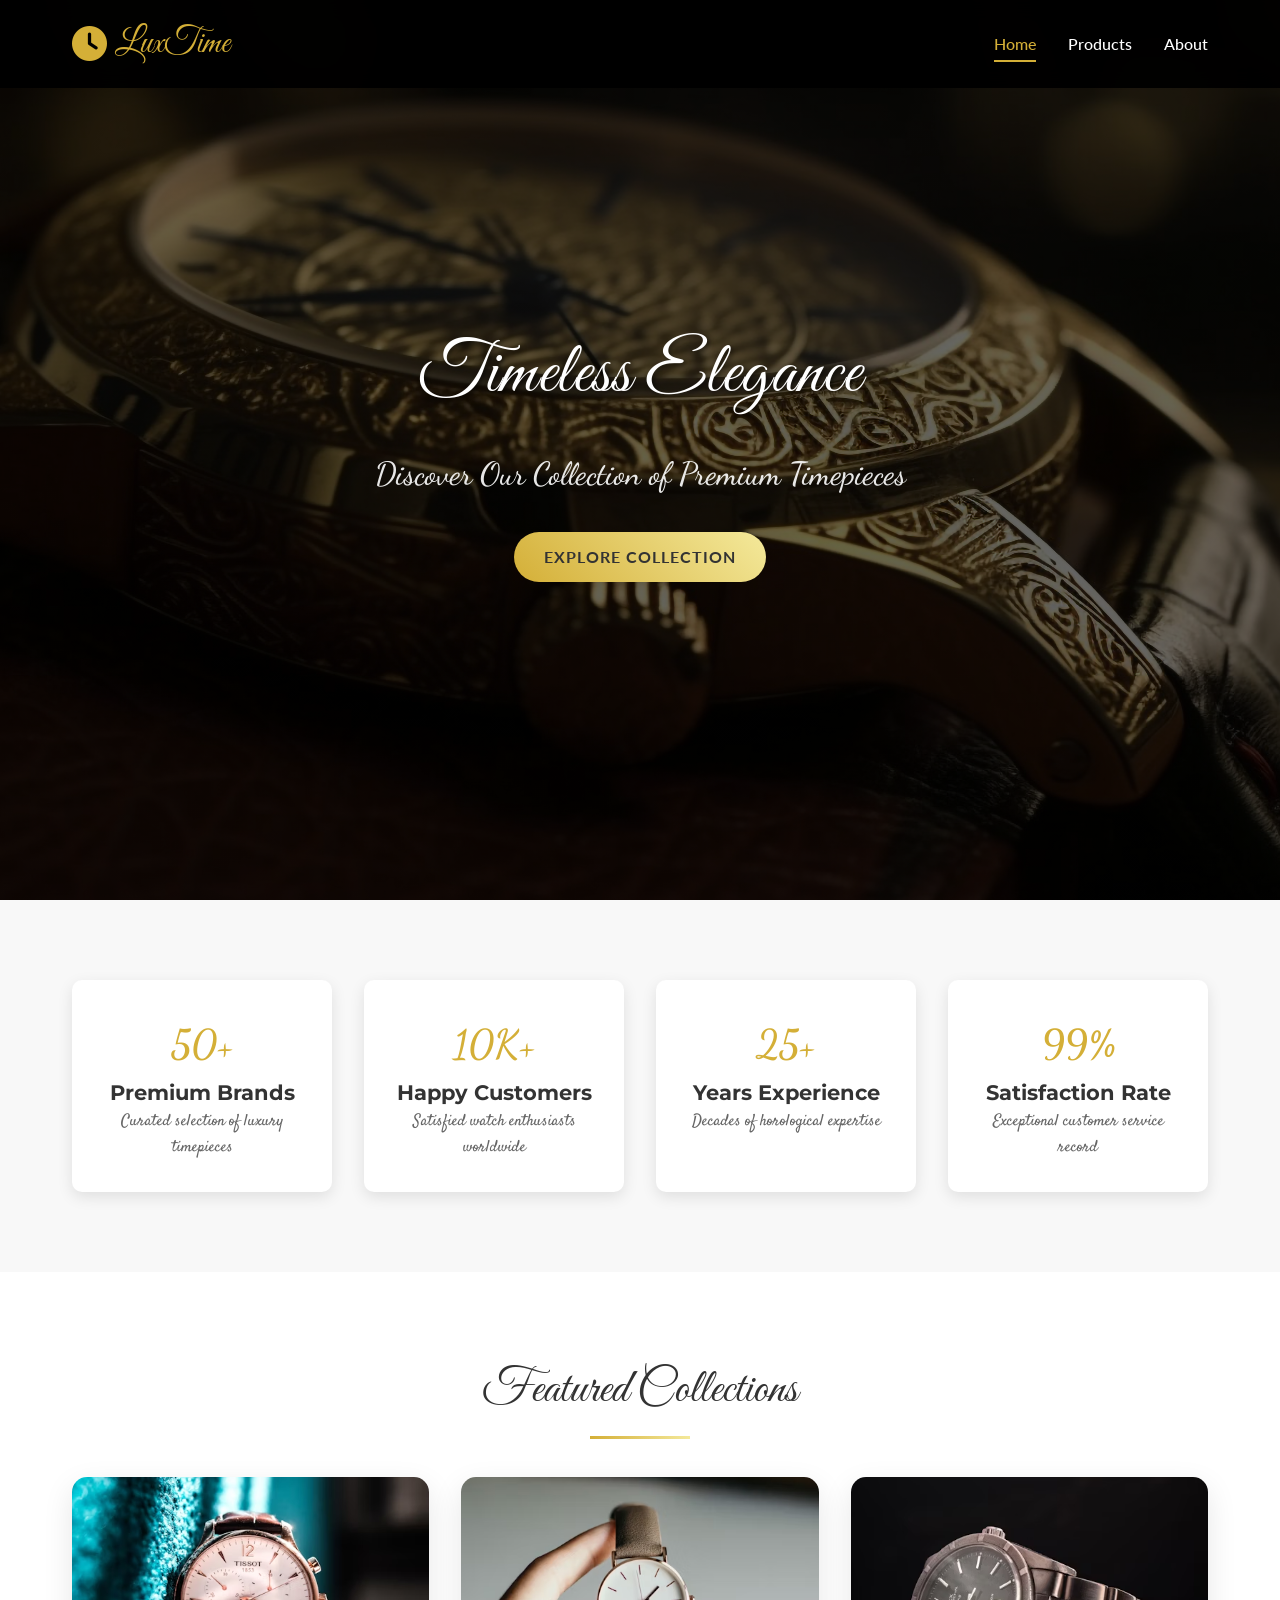
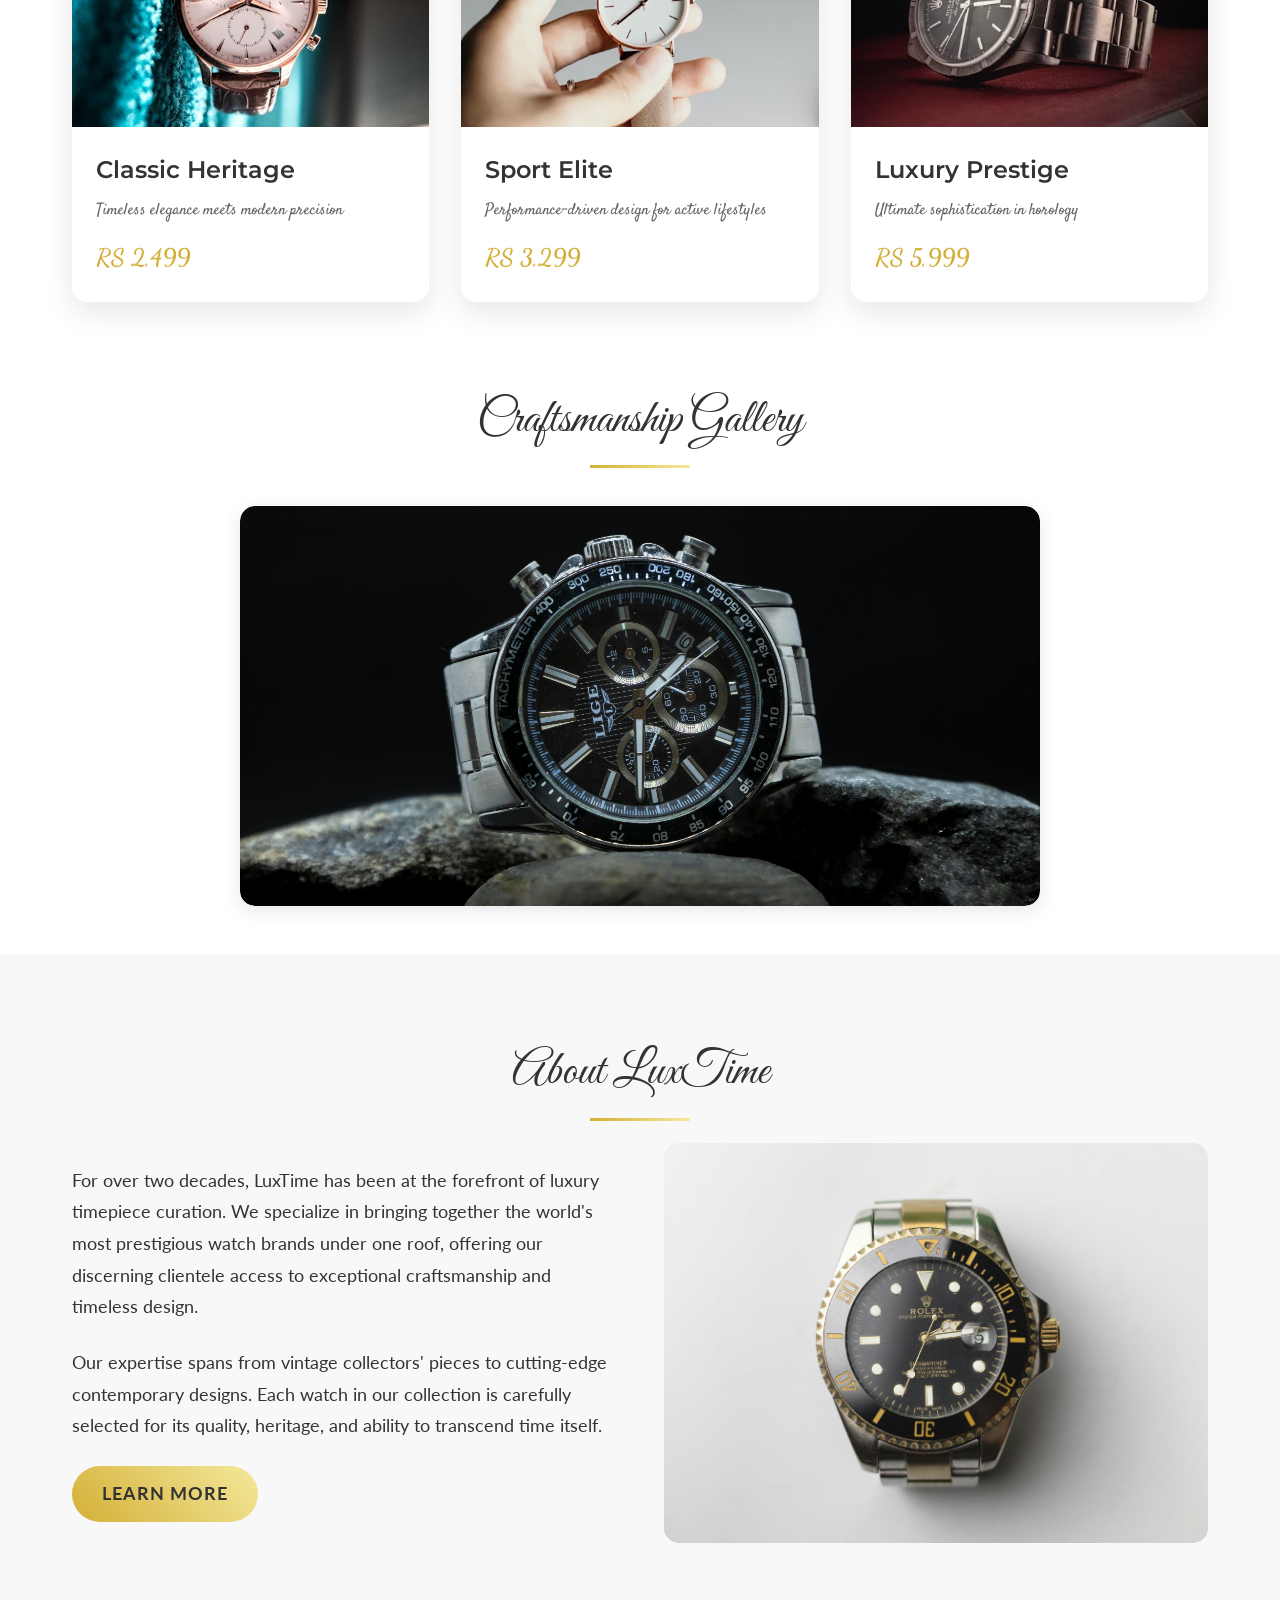
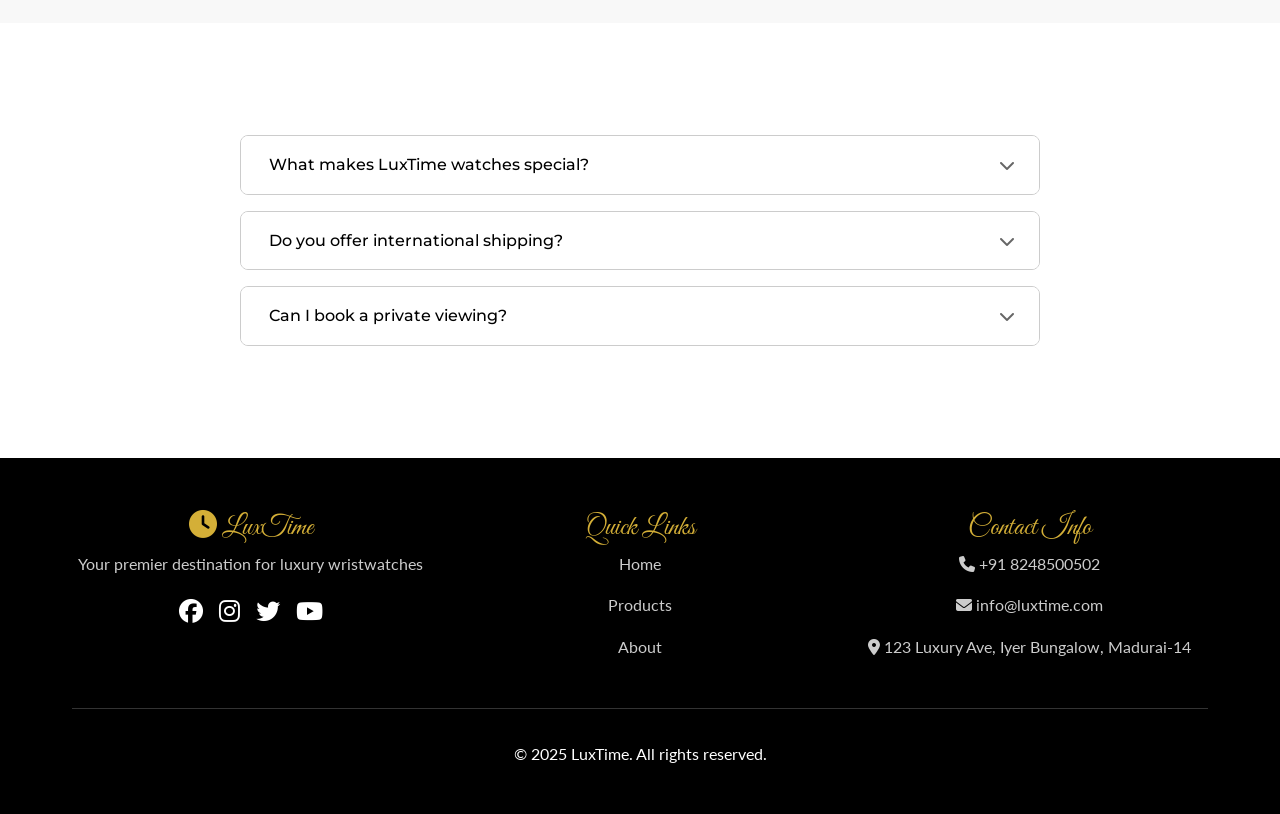
==== commit f970119e: "version1.3" ====
--- a/index.html
+++ b/index.html
@@ -1,30 +1,33 @@
-
 <!DOCTYPE html>
 <html lang="en">
+
 <head>
     <meta charset="UTF-8">
     <meta name="viewport" content="width=device-width, initial-scale=1.0">
     <title>LuxTime - Premium Wristwatches</title>
-   
-<link href="https://fonts.googleapis.com/css2?family=Montserrat:wght@400;500;600;700&family=Lato:wght@300;400;700&family=Raleway:wght@400;500;600&family=Dancing+Script:wght@400;500;600;700&family=Great+Vibes&family=Satisfy&display=swap" rel="stylesheet">
+
+    <link
+        href="https://fonts.googleapis.com/css2?family=Montserrat:wght@400;500;600;700&family=Lato:wght@300;400;700&family=Raleway:wght@400;500;600&family=Dancing+Script:wght@400;500;600;700&family=Great+Vibes&family=Satisfy&display=swap"
+        rel="stylesheet">
     <link rel="stylesheet" href="css/home.css">
     <link rel="stylesheet" href="./css/style.css">
-    
+
     <link rel="stylesheet" href="https://cdnjs.cloudflare.com/ajax/libs/font-awesome/6.4.0/css/all.min.css">
 
 </head>
+
 <body>
 
-  <section class="modal">
-    <div class="popup">
-        <img src="./images/home/modal.jpg" alt="LuxTime Popup Image">
-        <button id="close-popup">X</button>     
-    </div>
-  </section>
-
-<section>
-  <div id="toast" class="toast">Welcome user!</div>
-</section>
+    <section class="modal">
+        <div class="popup">
+            <img src="./images/home/modal.jpg" alt="LuxTime Popup Image">
+            <button id="close-popup">X</button>
+        </div>
+    </section>
+
+    <section>
+        <div id="toast" class="toast">"Don’t miss out — new arrivals are waiting for you!"</div>
+    </section>
 
 
 
@@ -83,60 +86,60 @@
         </div>
     </section>
 
-<!-- Featured Products Section -->
-<section class="featured" id="featured">
-    <div class="container">
-        <h2 class="section-title">Featured Collections</h2>
-        <div class="product-grid">
-          <a href="./product.html">
-              <div class="product-card">
-                <div class="product-image classic-heritage"></div>
-                <div class="product-info">
-                    <h3>Classic Heritage</h3>
-                    <p>Timeless elegance meets modern precision</p>
-                    <div class="product-price">RS 2,499</div>
-                </div>
-            </div>
-          </a>
-            <a href="./index.html">
-                <div class="product-card">
-                <div class="product-image sport-elite"></div>
-                <div class="product-info">
-                    <h3>Sport Elite</h3>
-                    <p>Performance-driven design for active lifestyles</p>
-                    <div class="product-price">RS 3,299</div>
-                </div>
-            </div>
-            </a>
-          <a href="./index.html">
-              <div class="product-card">
-                <div class="product-image luxury-prestige"></div>
-                <div class="product-info">
-                    <h3>Luxury Prestige</h3>
-                    <p>Ultimate sophistication in horology</p>
-                    <div class="product-price">RS 5,999</div>
-                </div>
-            </div>
-          </a>
-        </div>
-    </div>
-</section>
+    <!-- Featured Products Section -->
+    <section class="featured" id="featured">
+        <div class="container">
+            <h2 class="section-title">Featured Collections</h2>
+            <div class="product-grid">
+                <a href="./product.html">
+                    <div class="product-card">
+                        <div class="product-image classic-heritage"></div>
+                        <div class="product-info">
+                            <h3>Classic Heritage</h3>
+                            <p>Timeless elegance meets modern precision</p>
+                            <div class="product-price">RS 2,499</div>
+                        </div>
+                    </div>
+                </a>
+                <a href="./index.html">
+                    <div class="product-card">
+                        <div class="product-image sport-elite"></div>
+                        <div class="product-info">
+                            <h3>Sport Elite</h3>
+                            <p>Performance-driven design for active lifestyles</p>
+                            <div class="product-price">RS 3,299</div>
+                        </div>
+                    </div>
+                </a>
+                <a href="./index.html">
+                    <div class="product-card">
+                        <div class="product-image luxury-prestige"></div>
+                        <div class="product-info">
+                            <h3>Luxury Prestige</h3>
+                            <p>Ultimate sophistication in horology</p>
+                            <div class="product-price">RS 5,999</div>
+                        </div>
+                    </div>
+                </a>
+            </div>
+        </div>
+    </section>
 
 
     <!-- Carousel Section -->
-<section class="section">
-    <div class="container">
-        <h2 class="section-title">Craftsmanship Gallery</h2>
-        <div class="carousel">
-            <div class="carousel-slides">
-                <div class="carousel-slide slide-1"></div>
-                <div class="carousel-slide slide-2"></div>
-                <div class="carousel-slide slide-3"></div>
-                <div class="carousel-slide slide-4"></div>
-            </div>
-        </div>
-    </div>
-</section>
+    <section class="section">
+        <div class="container">
+            <h2 class="section-title">Craftsmanship Gallery</h2>
+            <div class="carousel">
+                <div class="carousel-slides">
+                    <div class="carousel-slide slide-1"></div>
+                    <div class="carousel-slide slide-2"></div>
+                    <div class="carousel-slide slide-3"></div>
+                    <div class="carousel-slide slide-4"></div>
+                </div>
+            </div>
+        </div>
+    </section>
 
     <!-- About Section -->
     <section class="about">
@@ -144,8 +147,12 @@
             <h2 class="section-title">About LuxTime</h2>
             <div class="about-content">
                 <div class="about-text">
-                    <p>For over two decades, LuxTime has been at the forefront of luxury timepiece curation. We specialize in bringing together the world's most prestigious watch brands under one roof, offering our discerning clientele access to exceptional craftsmanship and timeless design.</p>
-                    <p>Our expertise spans from vintage collectors' pieces to cutting-edge contemporary designs. Each watch in our collection is carefully selected for its quality, heritage, and ability to transcend time itself.</p>
+                    <p>For over two decades, LuxTime has been at the forefront of luxury timepiece curation. We
+                        specialize in bringing together the world's most prestigious watch brands under one roof,
+                        offering our discerning clientele access to exceptional craftsmanship and timeless design.</p>
+                    <p>Our expertise spans from vintage collectors' pieces to cutting-edge contemporary designs. Each
+                        watch in our collection is carefully selected for its quality, heritage, and ability to
+                        transcend time itself.</p>
                     <a href="./about.html" class="btn">Learn More</a>
                 </div>
                 <div class="about-image"></div>
@@ -154,39 +161,41 @@
     </section>
 
     <!-- FAQ Section -->
- <section class="faq">
-  <div class="accordion">
-    <div class="accordion-item">
-      <div class="accordion-header">
-        <h3>What makes LuxTime watches special?</h3>
-        <span class="accordion-icon"><i class="fas fa-chevron-down"></i></span>
-      </div>
-      <div class="accordion-content">
-        <p>LuxTime watches are handcrafted with precision using the finest materials, blending timeless design with modern engineering.</p>
-      </div>
-    </div>
-
-    <div class="accordion-item">
-      <div class="accordion-header">
-        <h3>Do you offer international shipping?</h3>
-        <span class="accordion-icon"><i class="fas fa-chevron-down"></i></span>
-      </div>
-      <div class="accordion-content">
-        <p>Yes, we ship our luxury timepieces worldwide with insured and trackable shipping partners.</p>
-      </div>
-    </div>
-
-    <div class="accordion-item">
-      <div class="accordion-header">
-        <h3>Can I book a private viewing?</h3>
-        <span class="accordion-icon"><i class="fas fa-chevron-down"></i></span>
-      </div>
-      <div class="accordion-content">
-        <p>Absolutely. Contact us to schedule a personal appointment at one of our flagship stores or with a concierge.</p>
-      </div>
-    </div>
-  </div>
-</section>
+    <section class="faq">
+        <div class="accordion">
+            <div class="accordion-item">
+                <div class="accordion-header">
+                    <h3>What makes LuxTime watches special?</h3>
+                    <span class="accordion-icon"><i class="fas fa-chevron-down"></i></span>
+                </div>
+                <div class="accordion-content">
+                    <p>LuxTime watches are handcrafted with precision using the finest materials, blending timeless
+                        design with modern engineering.</p>
+                </div>
+            </div>
+
+            <div class="accordion-item">
+                <div class="accordion-header">
+                    <h3>Do you offer international shipping?</h3>
+                    <span class="accordion-icon"><i class="fas fa-chevron-down"></i></span>
+                </div>
+                <div class="accordion-content">
+                    <p>Yes, we ship our luxury timepieces worldwide with insured and trackable shipping partners.</p>
+                </div>
+            </div>
+
+            <div class="accordion-item">
+                <div class="accordion-header">
+                    <h3>Can I book a private viewing?</h3>
+                    <span class="accordion-icon"><i class="fas fa-chevron-down"></i></span>
+                </div>
+                <div class="accordion-content">
+                    <p>Absolutely. Contact us to schedule a personal appointment at one of our flagship stores or with a
+                        concierge.</p>
+                </div>
+            </div>
+        </div>
+    </section>
 
 
     <!-- Footer -->
@@ -197,10 +206,10 @@
                     <h3><i class="fas fa-clock"></i> LuxTime</h3>
                     <p>Your premier destination for luxury wristwatches</p>
                     <div class="social-icons">
-                        <a href="https://www.facebook.com/"><i class="fab fa-facebook"></i></a>
-                        <a href="https://www.instagram.com/"><i class="fab fa-instagram"></i></a>
-                        <a href="https://x.com/i/flow/login"><i class="fab fa-twitter"></i></a>
-                        <a href="https://www.youtube.com/"><i class="fab fa-youtube"></i></a>
+                        <a href="https://www.facebook.com/" target="_blank"><i class="fab fa-facebook"></i></a>
+                        <a href="https://www.instagram.com/" target="_blank"><i class="fab fa-instagram"></i></a>
+                        <a href="https://x.com/i/flow/login" target="_blank"><i class="fab fa-twitter"></i></a>
+                        <a href="https://www.youtube.com/" target="_blank"><i class="fab fa-youtube"></i></a>
                     </div>
                 </div>
                 <div class="footer-section">
@@ -211,9 +220,21 @@
                 </div>
                 <div class="footer-section">
                     <h3>Contact Info</h3>
-                    <p><i class="fas fa-phone"></i> +91 8248500502</p>
-                    <p><i class="fas fa-envelope"></i> info@luxtime.com</p>
-                    <p><i class="fas fa-map-marker-alt"></i> 123 Luxury Ave, Iyer bungalow, Madurai-14</p>
+                    <p>
+                        <i class="fas fa-phone"></i>
+                        <a href="tel:+918248500502" target="_blank">+91 8248500502</a>
+                    </p>
+                    <p>
+                        <i class="fas fa-envelope"></i>
+                        <a href="https://mail.google.com/mail/u/0/#inbox" target="_blank">info@luxtime.com</a>
+                    </p>
+                    <p>
+                        <i class="fas fa-map-marker-alt"></i>
+                        <a href="https://www.google.com/maps/search/?api=1&query=123+Luxury+Ave,+Iyer+Bungalow,+Madurai-14"
+                            target="_blank">
+                            123 Luxury Ave, Iyer Bungalow, Madurai-14
+                        </a>
+                    </p>
                 </div>
             </div>
             <div style="border-top: 1px solid #333; padding-top: 2rem; margin-top: 2rem; text-align: center;">
@@ -221,10 +242,10 @@
             </div>
         </div>
     </footer>
-    
+
     <script src="https://cdnjs.cloudflare.com/ajax/libs/jquery/3.6.0/jquery.min.js"></script>
     <script src="./js/script.js">
     </script>
 </body>
-</html>
-
+
+</html>
--- a/css/style.css
+++ b/css/style.css
@@ -266,7 +266,6 @@
     width: 100%;
     background: rgba(0, 0, 0, 0.95);
     backdrop-filter: blur(10px);
-    border-bottom: 1px solid var(--color-border);
     box-shadow: 0 8px 16px rgba(0, 0, 0, 0.25);
     transform: translateY(-150%);
     transition: transform 0.4s ease;
@@ -333,7 +332,7 @@
   }
 
   .section-title {
-    font-size: 24px;
+    font-size: 36px;
     margin-bottom: 24px;
     padding: 0 12px;
   }
@@ -361,3 +360,9 @@
     font-size: 15px;
   }
 }
+
+@media only screen and (max-width: 425px){
+  .section-title {
+    font-size: 32px;
+  }
+}
